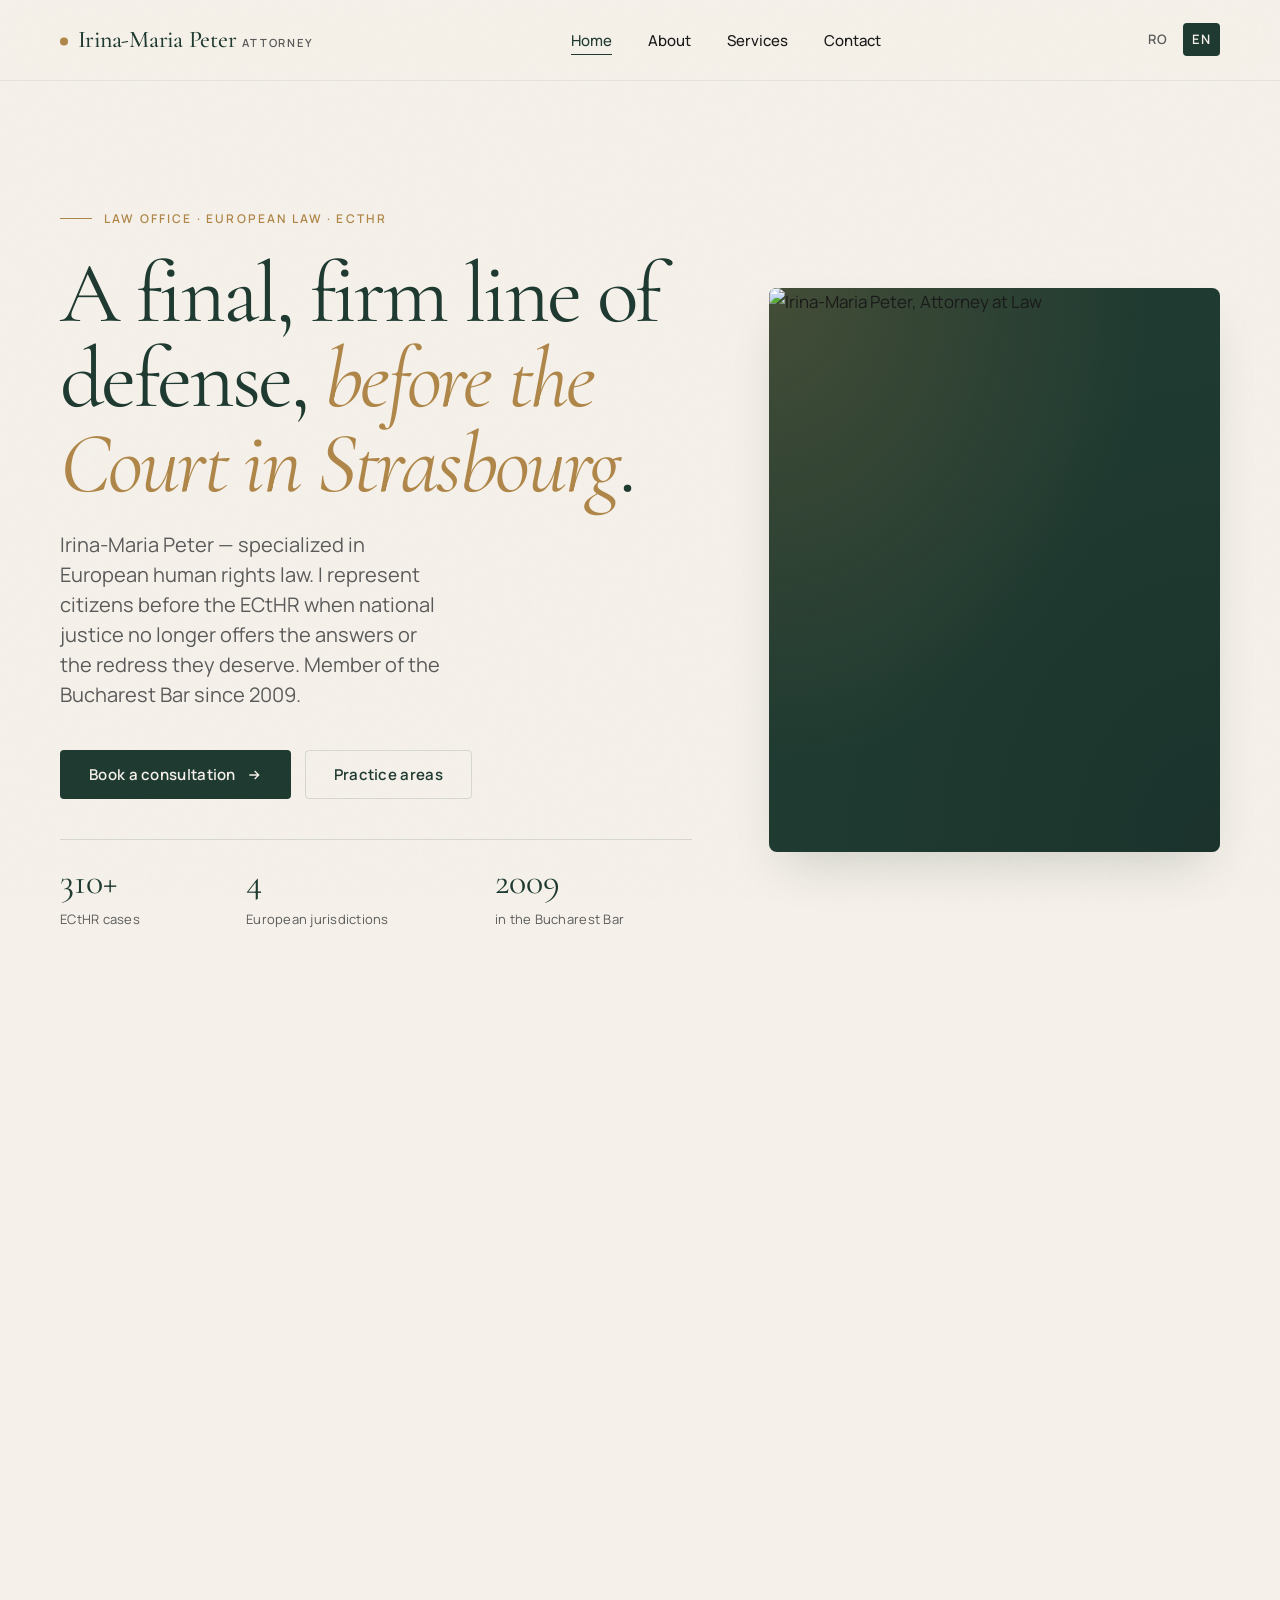
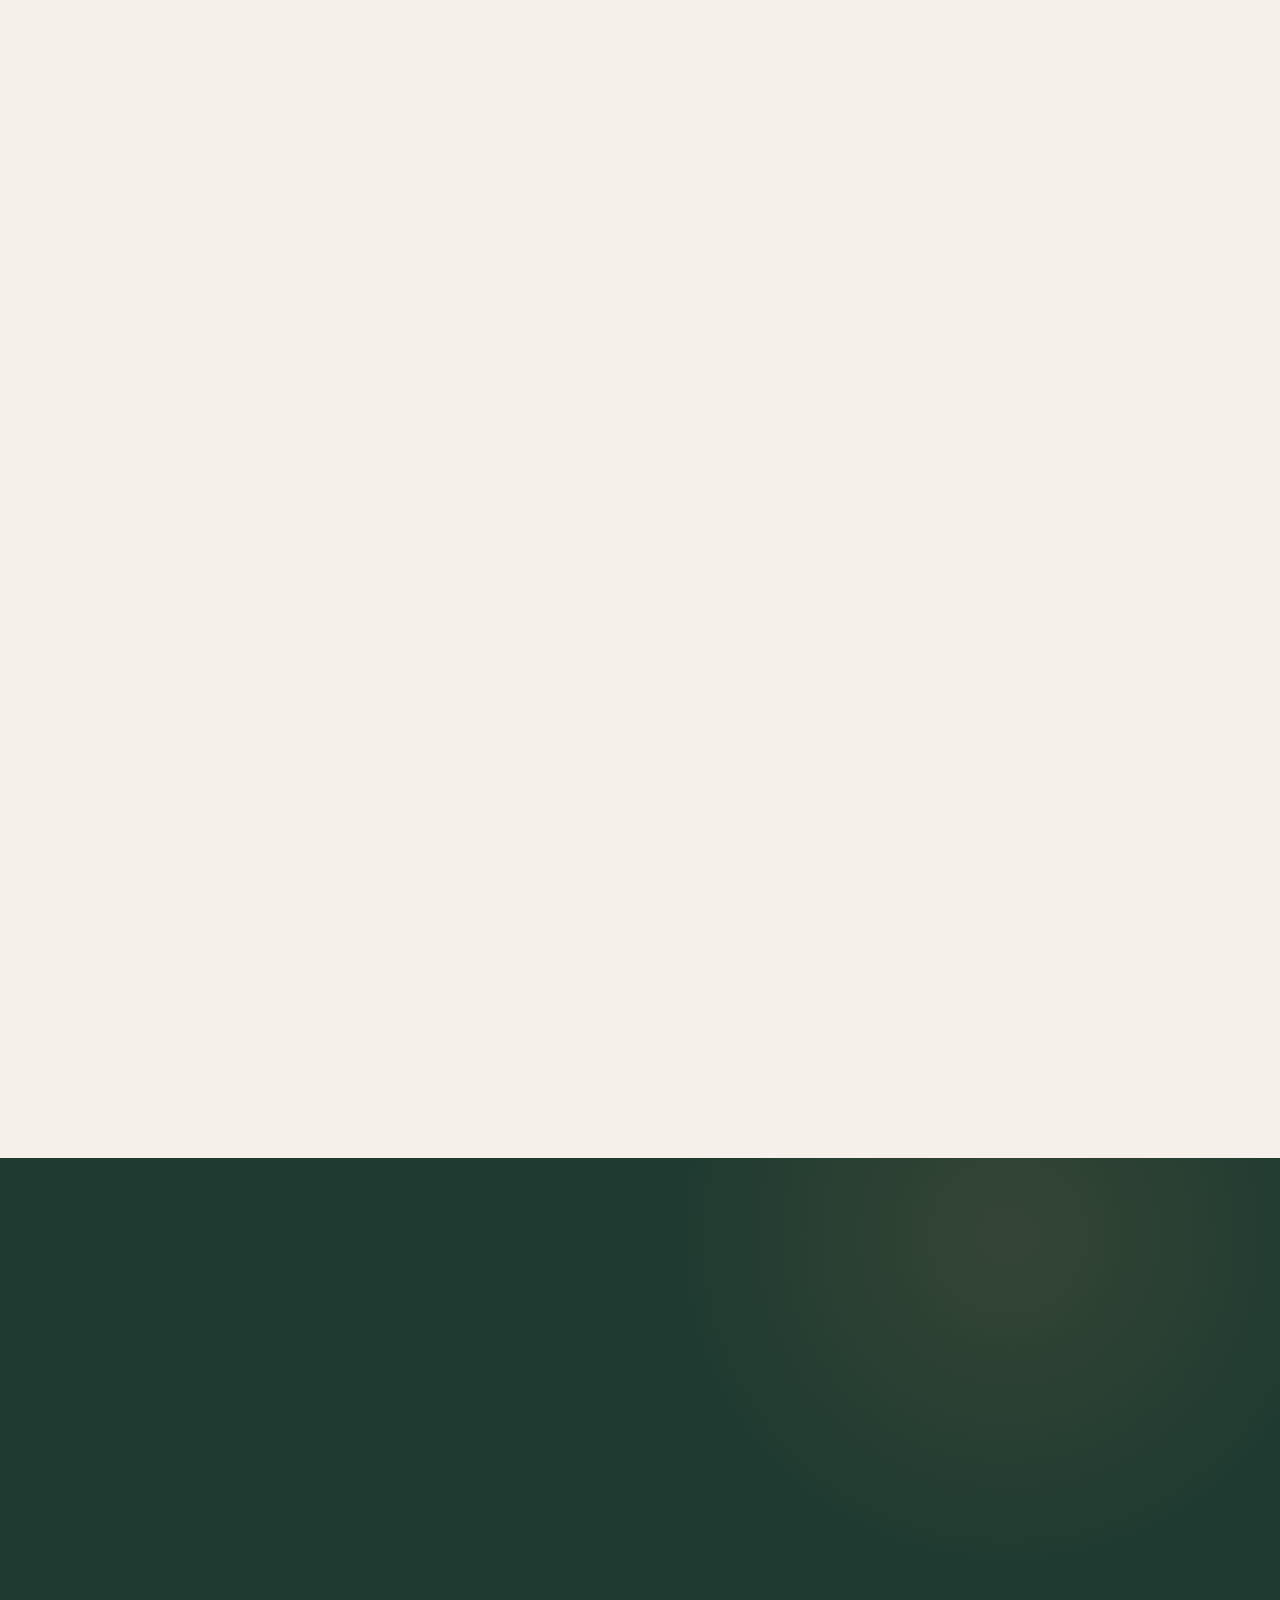
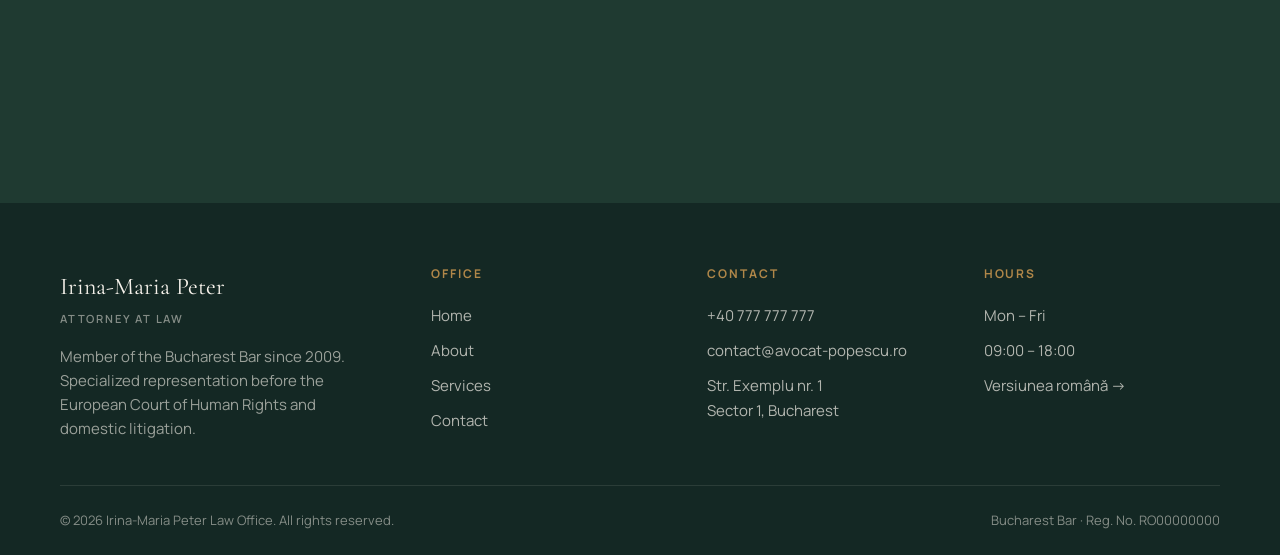
==== en/index.html @ d7352435 "Add files via upload" ====
<!doctype html>
<html lang="en">
<head>
  <meta charset="utf-8" />
  <meta name="viewport" content="width=device-width,initial-scale=1" />

  <title>Irina-Maria Peter, Attorney at Law — ECtHR & Human Rights Litigation | Bucharest</title>
  <meta name="description" content="Irina-Maria Peter — attorney in the Bucharest Bar since 2009, specialized in European human rights law. 310+ cases before the European Court of Human Rights (Strasbourg), plus civil, criminal, employment, family and administrative law." />
  <meta name="keywords" content="ECHR lawyer, human rights attorney, Strasbourg lawyer, European Court of Human Rights, Bucharest attorney, international litigation, Irina-Maria Peter attorney, European law Romania" />
  <meta name="author" content="Irina-Maria Peter" />
  <meta name="robots" content="index, follow, max-image-preview:large" />
  <link rel="canonical" href="https://avocat-popescu.ro/en/" />

  <link rel="alternate" hreflang="ro" href="https://avocat-popescu.ro/" />
  <link rel="alternate" hreflang="en" href="https://avocat-popescu.ro/en/" />
  <link rel="alternate" hreflang="x-default" href="https://avocat-popescu.ro/" />

  <meta property="og:type" content="website" />
  <meta property="og:locale" content="en_US" />
  <meta property="og:locale:alternate" content="ro_RO" />
  <meta property="og:site_name" content="Irina-Maria Peter, Attorney" />
  <meta property="og:title" content="Irina-Maria Peter, Attorney at Law — ECtHR & Human Rights, Bucharest" />
  <meta property="og:description" content="Attorney specialized in European human rights law. 310+ cases before the ECtHR — a final, firm line of defense in Strasbourg." />
  <meta property="og:url" content="https://avocat-popescu.ro/en/" />
  <meta property="og:image" content="https://avocat-popescu.ro/assets/og-image.jpg" />

  <meta name="twitter:card" content="summary_large_image" />
  <meta name="twitter:title" content="Irina-Maria Peter, Attorney at Law — Bucharest" />
  <meta name="twitter:description" content="Attorney specialized in European human rights law and international litigation." />

  <meta name="theme-color" content="#1f3a31" />
  <link rel="icon" type="image/svg+xml" href="data:image/svg+xml,%3Csvg xmlns='http://www.w3.org/2000/svg' viewBox='0 0 32 32'%3E%3Crect width='32' height='32' rx='6' fill='%231f3a31'/%3E%3Ctext x='50%25' y='50%25' dy='.35em' text-anchor='middle' font-family='Georgia,serif' font-size='18' font-style='italic' fill='%23b08749'%3EI%3C/text%3E%3C/svg%3E" />

  <link rel="preconnect" href="https://fonts.googleapis.com" />
  <link rel="preconnect" href="https://fonts.gstatic.com" crossorigin />
  <link href="https://fonts.googleapis.com/css2?family=Cormorant+Garamond:ital,wght@0,400;0,500;0,600;1,400;1,500&family=Manrope:wght@300;400;500;600;700&display=swap" rel="stylesheet" />
  <link rel="stylesheet" href="../assets/styles.css" />

  <script type="application/ld+json">
  {
    "@context": "https://schema.org",
    "@graph": [
      {
        "@type": ["LegalService", "LocalBusiness", "Attorney"],
        "@id": "https://avocat-popescu.ro/en/#organization",
        "name": "Irina-Maria Peter Law Office",
        "alternateName": "Irina-Maria Peter, Attorney",
        "description": "Law office in Bucharest specialized in European human rights law, litigation before the ECtHR, and representation in civil, criminal, employment, family and administrative law.",
        "url": "https://avocat-popescu.ro/en/",
        "telephone": "+40712345678",
        "email": "contact@avocat-popescu.ro",
        "priceRange": "$$",
        "image": "https://avocat-popescu.ro/assets/og-image.jpg",
        "address": {
          "@type": "PostalAddress",
          "streetAddress": "Str. Exemplu nr. 1",
          "addressLocality": "Bucharest",
          "addressRegion": "Sector 1",
          "postalCode": "010001",
          "addressCountry": "RO"
        },
        "geo": { "@type": "GeoCoordinates", "latitude": "44.4268", "longitude": "26.1025" },
        "openingHoursSpecification": [{
          "@type": "OpeningHoursSpecification",
          "dayOfWeek": ["Monday","Tuesday","Wednesday","Thursday","Friday"],
          "opens": "09:00", "closes": "18:00"
        }],
        "areaServed": [
          { "@type": "Country", "name": "Romania" },
          { "@type": "Country", "name": "Portugal" },
          { "@type": "Country", "name": "France" },
          { "@type": "Country", "name": "Moldova" }
        ],
        "knowsLanguage": ["ro","en"],
        "knowsAbout": ["European Convention on Human Rights", "European Court of Human Rights", "Civil law", "Criminal law"]
      },
      {
        "@type": "Person",
        "@id": "https://avocat-popescu.ro/en/#person",
        "name": "Irina-Maria Peter",
        "jobTitle": "Attorney at Law",
        "description": "Attorney in the Bucharest Bar since 2009, specialized in European human rights law and international litigation before the ECtHR.",
        "memberOf": { "@type": "Organization", "name": "Bucharest Bar Association" },
        "worksFor": { "@id": "https://avocat-popescu.ro/en/#organization" }
      }
    ]
  }
  </script>
</head>

<body>
  <header class="site-header">
    <div class="container">
      <nav class="nav" aria-label="Main navigation">
        <a href="/en/" class="brand">
          <span class="brand-mark" aria-hidden="true"></span>
          <span>Irina-Maria Peter <small>Attorney</small></span>
        </a>
        <ul class="nav-links" data-open="false">
          <li><a href="/en/" aria-current="page">Home</a></li>
          <li><a href="/en/about.html">About</a></li>
          <li><a href="/en/services.html">Services</a></li>
          <li><a href="/en/contact.html">Contact</a></li>
        </ul>
        <div class="nav-right">
          <div class="lang-switch">
            <a href="/">RO</a>
            <a href="/en/" class="active">EN</a>
          </div>
          <button class="nav-toggle" type="button" aria-expanded="false" aria-label="Open menu"><span></span></button>
        </div>
      </nav>
    </div>
  </header>

  <main>
    <section class="hero">
      <div class="container">
        <div class="hero-grid">
          <div class="hero-content">
            <div class="hero-meta fade-up">
              <span class="eyebrow">Law Office · European Law · ECtHR</span>
            </div>
            <h1 class="fade-up delay-1">
              A final, firm line of defense, <em>before the Court in Strasbourg</em>.
            </h1>
            <p class="hero-tagline fade-up delay-2">
              Irina-Maria Peter — specialized in European human rights law. I represent citizens before the ECtHR when national justice no longer offers the answers or the redress they deserve. Member of the Bucharest Bar since 2009.
            </p>
            <div class="hero-actions fade-up delay-3">
              <a href="/en/contact.html" class="btn btn-primary btn-arrow">
                Book a consultation
                <svg viewBox="0 0 24 24" fill="none" stroke="currentColor" stroke-width="2"><path d="M5 12h14M13 6l6 6-6 6"/></svg>
              </a>
              <a href="/en/services.html" class="btn btn-ghost">Practice areas</a>
            </div>
            <div class="hero-stats fade-up delay-4">
              <div class="hero-stat"><span class="num">310+</span><span class="label">ECtHR cases</span></div>
              <div class="hero-stat"><span class="num">4</span><span class="label">European jurisdictions</span></div>
              <div class="hero-stat"><span class="num">2009</span><span class="label">in the Bucharest Bar</span></div>
            </div>
          </div>
          <div class="hero-visual fade-up delay-2">
            <div class="hero-portrait">
              <div class="hero-decoration" aria-hidden="true"></div>
              <img src="../assets/portrait.png" alt="Irina-Maria Peter, Attorney at Law" />
            </div>
          </div>
        </div>
        <span class="hero-bg-letter" aria-hidden="true">I</span>
      </div>
    </section>

    <section class="section">
      <div class="container">
        <div class="two-col reveal">
          <div>
            <span class="eyebrow">About the practice</span>
            <h2 style="margin-top:1rem">A <em style="font-style:italic;color:var(--color-accent)">cross-border</em> practice, dedicated to fundamental rights.</h2>
          </div>
          <div>
            <p class="lead">
              My principal specialization is European human rights law and international litigation. The practice focuses on representing citizens before the European Court of Human Rights (ECtHR) in Strasbourg.
            </p>
            <p style="margin-top:1.25rem; color:var(--color-ink-muted)">
              I offer a final, firm line of defense against legislative, administrative or judicial abuses by state institutions — as well as counsel in civil, criminal, employment, family and administrative law. The mission stays the same: restoring legality and obtaining just redress.
            </p>
            <p style="margin-top:1.75rem">
              <a href="/en/about.html" class="btn btn-ghost btn-arrow">
                Meet Irina-Maria Peter
                <svg viewBox="0 0 24 24" fill="none" stroke="currentColor" stroke-width="2"><path d="M5 12h14M13 6l6 6-6 6"/></svg>
              </a>
            </p>
          </div>
        </div>
      </div>
    </section>

    <section class="section" style="padding-top:0">
      <div class="container">
        <div class="section-header reveal">
          <span class="eyebrow">Practice areas</span>
          <h2>Specialized <em style="font-style:italic;color:var(--color-accent)">legal services</em></h2>
        </div>
        <div class="services-grid reveal">
          <article class="service-card">
            <span class="service-num">01</span>
            <h3>European Law (ECtHR)</h3>
            <p>Counsel on violations of fundamental rights, drafting applications, and representation before the European Court of Human Rights in Strasbourg.</p>
            <a href="/en/services.html#european" class="service-link">Details
              <svg viewBox="0 0 24 24" fill="none" stroke="currentColor" stroke-width="2"><path d="M5 12h14M13 6l6 6-6 6"/></svg></a>
          </article>
          <article class="service-card">
            <span class="service-num">02</span>
            <h3>Civil Law</h3>
            <p>Contracts, property rights, transactions, challenges, and enforcement of final court decisions.</p>
            <a href="/en/services.html#civil" class="service-link">Details
              <svg viewBox="0 0 24 24" fill="none" stroke="currentColor" stroke-width="2"><path d="M5 12h14M13 6l6 6-6 6"/></svg></a>
          </article>
          <article class="service-card">
            <span class="service-num">03</span>
            <h3>Criminal Law</h3>
            <p>Assistance before criminal investigation bodies and courts of every level, criminal complaints and challenges.</p>
            <a href="/en/services.html#criminal" class="service-link">Details
              <svg viewBox="0 0 24 24" fill="none" stroke="currentColor" stroke-width="2"><path d="M5 12h14M13 6l6 6-6 6"/></svg></a>
          </article>
          <article class="service-card">
            <span class="service-num">04</span>
            <h3>Family Law</h3>
            <p>Divorce, division of marital property, child custody, child support, visitation and paternity.</p>
            <a href="/en/services.html#family" class="service-link">Details
              <svg viewBox="0 0 24 24" fill="none" stroke="currentColor" stroke-width="2"><path d="M5 12h14M13 6l6 6-6 6"/></svg></a>
          </article>
          <article class="service-card">
            <span class="service-num">05</span>
            <h3>Employment Law</h3>
            <p>Labor disputes, contracts, agreements, notices, and enforcement of court decisions.</p>
            <a href="/en/services.html#employment" class="service-link">Details
              <svg viewBox="0 0 24 24" fill="none" stroke="currentColor" stroke-width="2"><path d="M5 12h14M13 6l6 6-6 6"/></svg></a>
          </article>
          <article class="service-card">
            <span class="service-num">06</span>
            <h3>Administrative Litigation</h3>
            <p>Annulment of unlawful administrative acts and representation in disputes with public authorities.</p>
            <a href="/en/services.html#administrative" class="service-link">Details
              <svg viewBox="0 0 24 24" fill="none" stroke="currentColor" stroke-width="2"><path d="M5 12h14M13 6l6 6-6 6"/></svg></a>
          </article>
          <article class="service-card">
            <span class="service-num">07</span>
            <h3>Mediation</h3>
            <p>Mediation services across every branch of law, for the amicable resolution of disputes.</p>
            <a href="/en/services.html#mediation" class="service-link">Details
              <svg viewBox="0 0 24 24" fill="none" stroke="currentColor" stroke-width="2"><path d="M5 12h14M13 6l6 6-6 6"/></svg></a>
          </article>

          <article class="service-card service-cta">
            <span class="service-num">—</span>
            <h3>A different matter?</h3>
            <p>Tell me briefly about your situation and we'll establish together whether and how I can help — including the admissibility of a case before the ECtHR.</p>
            <a href="/en/contact.html" class="service-link">Book a consultation
              <svg viewBox="0 0 24 24" fill="none" stroke="currentColor" stroke-width="2"><path d="M5 12h14M13 6l6 6-6 6"/></svg></a>
          </article>
        </div>
      </div>
    </section>

    <section class="cta-strip">
      <div class="container">
        <div class="reveal">
          <span class="eyebrow" style="color:var(--color-accent)">First consultation</span>
          <h2 style="margin-top:1rem">Exhausted your domestic remedies? <em>Let's talk.</em></h2>
          <p>The deadlines for bringing a case before the Court in Strasbourg are strict and very short. Let me review your file to assess ECtHR admissibility — in person, by phone or online.</p>
          <div class="hero-actions">
            <a href="/en/contact.html" class="btn btn-primary btn-arrow">Book consultation
              <svg viewBox="0 0 24 24" fill="none" stroke="currentColor" stroke-width="2"><path d="M5 12h14M13 6l6 6-6 6"/></svg></a>
            <a href="tel:+40712345678" class="btn btn-ghost">+40 777 777 777</a>
          </div>
        </div>
      </div>
    </section>
  </main>

  <footer class="site-footer">
    <div class="container">
      <div class="footer-grid">
        <div>
          <span class="footer-brand">Irina-Maria Peter<small>Attorney at Law</small></span>
          <p style="color:rgba(245,241,234,0.6); max-width:32ch; font-size:0.9375rem; line-height:1.6">
            Member of the Bucharest Bar since 2009. Specialized representation before the European Court of Human Rights and domestic litigation.
          </p>
        </div>
        <div class="footer-col">
          <h4>Office</h4>
          <ul>
            <li><a href="/en/">Home</a></li>
            <li><a href="/en/about.html">About</a></li>
            <li><a href="/en/services.html">Services</a></li>
            <li><a href="/en/contact.html">Contact</a></li>
          </ul>
        </div>
        <div class="footer-col">
          <h4>Contact</h4>
          <ul>
            <li><a href="tel:+40712345678">+40 777 777 777</a></li>
            <li><a href="mailto:contact@avocat-popescu.ro">contact@avocat-popescu.ro</a></li>
            <li>Str. Exemplu nr. 1<br>Sector 1, Bucharest</li>
          </ul>
        </div>
        <div class="footer-col">
          <h4>Hours</h4>
          <ul>
            <li>Mon – Fri</li>
            <li>09:00 – 18:00</li>
            <li style="margin-top:0.5rem"><a href="/">Versiunea română →</a></li>
          </ul>
        </div>
      </div>
      <div class="footer-meta">
        <span>© <span data-year>2026</span> Irina-Maria Peter Law Office. All rights reserved.</span>
        <span>Bucharest Bar · Reg. No. RO00000000</span>
      </div>
    </div>
  </footer>

  <script src="../assets/script.js" defer></script>
</body>
</html>
---- assets/styles.css ----
/* =========================================================
   DESIGN TOKENS
   ========================================================= */
:root {
  /* Colors */
  --color-bg: #f5f1ea;
  --color-bg-dim: #ebe5d9;
  --color-bg-card: #faf7f1;
  --color-ink: #1a1a1a;
  --color-ink-muted: #5a5a5a;
  --color-ink-soft: #8a8a8a;
  --color-primary: #1f3a31;
  --color-primary-dark: #142824;
  --color-primary-soft: #2d4f43;
  --color-accent: #b08749;
  --color-accent-dark: #8f6c34;
  --color-line: rgba(31, 58, 49, 0.14);
  --color-line-soft: rgba(31, 58, 49, 0.07);

  /* Typography */
  --font-display: 'Cormorant Garamond', 'Times New Roman', serif;
  --font-body: 'Manrope', -apple-system, BlinkMacSystemFont, sans-serif;

  /* Scale */
  --step-fluid-1: clamp(0.875rem, 0.85rem + 0.1vw, 0.9375rem);
  --step-fluid-2: clamp(1rem, 0.96rem + 0.2vw, 1.0625rem);
  --step-fluid-3: clamp(1.125rem, 1.08rem + 0.3vw, 1.25rem);
  --step-fluid-4: clamp(1.375rem, 1.3rem + 0.5vw, 1.625rem);
  --step-fluid-5: clamp(1.75rem, 1.55rem + 1vw, 2.25rem);
  --step-fluid-6: clamp(2.25rem, 1.9rem + 1.75vw, 3.25rem);
  --step-fluid-7: clamp(3rem, 2.2rem + 4vw, 5.5rem);

  /* Spacing */
  --space-3xs: 0.25rem;
  --space-2xs: 0.5rem;
  --space-xs: 0.75rem;
  --space-sm: 1rem;
  --space-md: 1.5rem;
  --space-lg: 2.5rem;
  --space-xl: 4rem;
  --space-2xl: 6rem;
  --space-3xl: 9rem;

  /* Layout */
  --max-width: 1240px;
  --gutter: clamp(1.25rem, 4vw, 2.5rem);

  /* Effects */
  --radius-sm: 4px;
  --radius-md: 8px;
  --radius-lg: 16px;
  --shadow-sm: 0 1px 2px rgba(20, 40, 36, 0.06);
  --shadow-md: 0 8px 24px -8px rgba(20, 40, 36, 0.12);
  --shadow-lg: 0 24px 48px -16px rgba(20, 40, 36, 0.18);
  --transition: 280ms cubic-bezier(0.22, 1, 0.36, 1);
}

/* =========================================================
   RESET / BASE
   ========================================================= */
*, *::before, *::after { box-sizing: border-box; }

* { margin: 0; padding: 0; }

html {
  scroll-behavior: smooth;
  -webkit-text-size-adjust: 100%;
  text-size-adjust: 100%;
}

body {
  font-family: var(--font-body);
  font-size: var(--step-fluid-2);
  line-height: 1.65;
  color: var(--color-ink);
  background: var(--color-bg);
  font-weight: 400;
  -webkit-font-smoothing: antialiased;
  -moz-osx-font-smoothing: grayscale;
  overflow-x: hidden;
  min-height: 100vh;
}

img, picture, svg {
  display: block;
  max-width: 100%;
  height: auto;
}

a {
  color: inherit;
  text-decoration: none;
  transition: color var(--transition);
}

button {
  font: inherit;
  cursor: pointer;
  background: none;
  border: none;
  color: inherit;
}

ul, ol { list-style: none; }

::selection {
  background: var(--color-primary);
  color: var(--color-bg);
}

/* Subtle paper grain texture overlay */
body::before {
  content: '';
  position: fixed;
  inset: 0;
  pointer-events: none;
  z-index: 1000;
  opacity: 0.025;
  mix-blend-mode: multiply;
  background-image: url("data:image/svg+xml,%3Csvg viewBox='0 0 200 200' xmlns='http://www.w3.org/2000/svg'%3E%3Cfilter id='noise'%3E%3CfeTurbulence type='fractalNoise' baseFrequency='0.9' numOctaves='3' /%3E%3C/filter%3E%3Crect width='100%25' height='100%25' filter='url(%23noise)' /%3E%3C/svg%3E");
}

/* =========================================================
   TYPOGRAPHY
   ========================================================= */
h1, h2, h3, h4 {
  font-family: var(--font-display);
  font-weight: 500;
  line-height: 1.1;
  letter-spacing: -0.015em;
  color: var(--color-primary);
}

.display {
  font-family: var(--font-display);
  font-size: var(--step-fluid-7);
  font-weight: 400;
  line-height: 1;
  letter-spacing: -0.025em;
  color: var(--color-primary);
}

.display em {
  font-style: italic;
  color: var(--color-accent);
  font-weight: 400;
}

h1 { font-size: var(--step-fluid-6); }
h2 { font-size: var(--step-fluid-5); }
h3 { font-size: var(--step-fluid-4); }
h4 { font-size: var(--step-fluid-3); }

p { max-width: 65ch; }

.lead {
  font-size: var(--step-fluid-3);
  line-height: 1.55;
  color: var(--color-ink-muted);
  max-width: 58ch;
}

.eyebrow {
  font-family: var(--font-body);
  font-size: 0.75rem;
  font-weight: 600;
  letter-spacing: 0.18em;
  text-transform: uppercase;
  color: var(--color-accent);
  display: inline-flex;
  align-items: center;
  gap: 0.75rem;
}

.eyebrow::before {
  content: '';
  display: inline-block;
  width: 2rem;
  height: 1px;
  background: var(--color-accent);
}

/* =========================================================
   LAYOUT PRIMITIVES
   ========================================================= */
.container {
  width: 100%;
  max-width: var(--max-width);
  margin-inline: auto;
  padding-inline: var(--gutter);
}

.section {
  padding-block: clamp(3.5rem, 8vw, 6rem);
}

.section-tight { padding-block: clamp(2.5rem, 5vw, 4rem); }

.divider {
  height: 1px;
  background: var(--color-line);
  margin-block: 0;
}

/* =========================================================
   HEADER / NAV
   ========================================================= */
.site-header {
  position: sticky;
  top: 0;
  z-index: 100;
  background: rgba(245, 241, 234, 0.85);
  backdrop-filter: saturate(180%) blur(16px);
  -webkit-backdrop-filter: saturate(180%) blur(16px);
  border-bottom: 1px solid var(--color-line-soft);
}

.nav {
  display: flex;
  align-items: center;
  justify-content: space-between;
  padding-block: 1.25rem;
  gap: var(--space-md);
}

.brand {
  display: flex;
  align-items: baseline;
  gap: 0.6rem;
  font-family: var(--font-display);
  font-size: 1.5rem;
  font-weight: 500;
  color: var(--color-primary);
  letter-spacing: -0.01em;
  white-space: nowrap;
}

.brand-mark {
  width: 0.5rem;
  height: 0.5rem;
  background: var(--color-accent);
  border-radius: 50%;
  flex-shrink: 0;
  transform: translateY(-0.1rem);
}

.brand small {
  font-family: var(--font-body);
  font-size: 0.7rem;
  font-weight: 600;
  letter-spacing: 0.16em;
  text-transform: uppercase;
  color: var(--color-ink-muted);
}

.nav-links {
  display: flex;
  align-items: center;
  gap: 2.25rem;
}

.nav-links a {
  font-size: 0.9375rem;
  font-weight: 500;
  color: var(--color-ink);
  position: relative;
  padding-block: 0.25rem;
}

.nav-links a::after {
  content: '';
  position: absolute;
  left: 0;
  bottom: 0;
  width: 100%;
  height: 1px;
  background: var(--color-primary);
  transform: scaleX(0);
  transform-origin: right;
  transition: transform var(--transition);
}

.nav-links a:hover::after,
.nav-links a[aria-current="page"]::after {
  transform: scaleX(1);
  transform-origin: left;
}

.nav-links a[aria-current="page"] { color: var(--color-primary); }

.nav-right {
  display: flex;
  align-items: center;
  gap: var(--space-md);
}

.lang-switch {
  display: inline-flex;
  align-items: center;
  gap: 0.4rem;
  font-size: 0.8125rem;
  font-weight: 600;
  letter-spacing: 0.08em;
  text-transform: uppercase;
  color: var(--color-ink-muted);
}

.lang-switch a {
  padding: 0.35rem 0.55rem;
  border-radius: var(--radius-sm);
  transition: all var(--transition);
}

.lang-switch a.active {
  background: var(--color-primary);
  color: var(--color-bg);
}

.lang-switch a:not(.active):hover {
  color: var(--color-primary);
  background: var(--color-bg-dim);
}

.nav-toggle {
  display: none;
  width: 2.5rem;
  height: 2.5rem;
  align-items: center;
  justify-content: center;
  border: 1px solid var(--color-line);
  border-radius: var(--radius-sm);
}

.nav-toggle span {
  display: block;
  width: 1.1rem;
  height: 1.5px;
  background: var(--color-primary);
  position: relative;
}

.nav-toggle span::before,
.nav-toggle span::after {
  content: '';
  position: absolute;
  left: 0;
  width: 100%;
  height: 1.5px;
  background: var(--color-primary);
  transition: transform var(--transition);
}

.nav-toggle span::before { top: -6px; }
.nav-toggle span::after { top: 6px; }

.nav-toggle[aria-expanded="true"] span { background: transparent; }
.nav-toggle[aria-expanded="true"] span::before { transform: translateY(6px) rotate(45deg); }
.nav-toggle[aria-expanded="true"] span::after  { transform: translateY(-6px) rotate(-45deg); }

/* =========================================================
   BUTTONS
   ========================================================= */
.btn {
  display: inline-flex;
  align-items: center;
  gap: 0.65rem;
  padding: 0.95rem 1.75rem;
  font-size: 0.9375rem;
  font-weight: 600;
  letter-spacing: 0.02em;
  border-radius: var(--radius-sm);
  border: 1px solid transparent;
  transition: all var(--transition);
  cursor: pointer;
  text-align: center;
  line-height: 1;
}

.btn-primary {
  background: var(--color-primary);
  color: var(--color-bg);
}

.btn-primary:hover {
  background: var(--color-primary-dark);
  transform: translateY(-1px);
  box-shadow: var(--shadow-md);
}

.btn-ghost {
  background: transparent;
  color: var(--color-primary);
  border-color: var(--color-line);
}

.btn-ghost:hover {
  background: var(--color-primary);
  color: var(--color-bg);
  border-color: var(--color-primary);
}

.btn-arrow svg {
  width: 1rem;
  height: 1rem;
  transition: transform var(--transition);
}

.btn:hover .btn-arrow svg { transform: translateX(3px); }

/* =========================================================
   HERO
   ========================================================= */
.hero {
  position: relative;
  padding-block: clamp(4rem, 10vw, 8rem) clamp(3rem, 7vw, 5rem);
  overflow: hidden;
}

.hero-grid {
  display: grid;
  grid-template-columns: 1.4fr 1fr;
  gap: clamp(2rem, 6vw, 5rem);
  align-items: center;
}

.hero-content { position: relative; z-index: 2; }

.hero-meta {
  display: flex;
  align-items: center;
  gap: var(--space-md);
  margin-bottom: var(--space-md);
  flex-wrap: wrap;
}

.hero h1 {
  font-size: var(--step-fluid-7);
  font-weight: 400;
  line-height: 0.98;
  letter-spacing: -0.03em;
  margin-bottom: var(--space-md);
}

.hero h1 em {
  font-style: italic;
  font-weight: 400;
  color: var(--color-accent);
}

.hero-tagline {
  font-size: var(--step-fluid-3);
  line-height: 1.5;
  color: var(--color-ink-muted);
  margin-bottom: var(--space-lg);
  max-width: 32ch;
}

.hero-actions {
  display: flex;
  gap: 0.85rem;
  flex-wrap: wrap;
  margin-bottom: var(--space-lg);
}

.hero-stats {
  display: grid;
  grid-template-columns: repeat(3, auto);
  gap: clamp(1.25rem, 3vw, 2.5rem);
  padding-top: var(--space-md);
  border-top: 1px solid var(--color-line);
}

.hero-stat .num {
  font-family: var(--font-display);
  font-size: var(--step-fluid-5);
  line-height: 1;
  color: var(--color-primary);
  display: block;
  margin-bottom: 0.25rem;
}

.hero-stat .label {
  font-size: 0.8125rem;
  color: var(--color-ink-muted);
  letter-spacing: 0.02em;
}

/* Portrait card */
.hero-portrait {
  position: relative;
  aspect-ratio: 4 / 5;
  background: var(--color-primary);
  border-radius: var(--radius-md);
  overflow: hidden;
  box-shadow: var(--shadow-lg);
}

.hero-portrait::before {
  content: '';
  position: absolute;
  inset: 0;
  background:
    radial-gradient(ellipse at top left, rgba(176, 135, 73, 0.25), transparent 60%),
    radial-gradient(ellipse at bottom right, rgba(20, 40, 36, 0.4), transparent 60%);
}

.hero-portrait-placeholder {
  position: absolute;
  inset: 0;
  display: flex;
  flex-direction: column;
  align-items: center;
  justify-content: center;
  gap: 0.75rem;
  color: rgba(245, 241, 234, 0.4);
  font-size: 0.8125rem;
  letter-spacing: 0.18em;
  text-transform: uppercase;
  text-align: center;
  padding: 1.5rem;
}

.hero-portrait-placeholder svg {
  width: 3rem;
  height: 3rem;
  stroke: currentColor;
}

.hero-portrait img {
  position: absolute;
  inset: 0;
  width: 100%;
  height: 100%;
  object-fit: cover;
}

.hero-decoration {
  position: absolute;
  top: -1rem;
  right: -1rem;
  bottom: -1rem;
  left: -1rem;
  border: 1px solid var(--color-accent);
  border-radius: var(--radius-md);
  z-index: -1;
  opacity: 0.4;
}

.hero-bg-letter {
  position: absolute;
  bottom: -12rem;
  right: -6rem;
  font-family: var(--font-display);
  font-size: 32rem;
  font-style: italic;
  color: var(--color-primary);
  opacity: 0.03;
  pointer-events: none;
  line-height: 1;
  z-index: 0;
}

/* =========================================================
   SERVICES / CARDS
   ========================================================= */
.services-grid {
  display: grid;
  grid-template-columns: repeat(3, 1fr);
  gap: 1px;
  background: var(--color-line);
  border: 1px solid var(--color-line);
  border-radius: var(--radius-md);
  overflow: hidden;
  margin-top: var(--space-xl);
}

@media (max-width: 900px) {
  .services-grid { grid-template-columns: repeat(2, 1fr); }
}

@media (max-width: 560px) {
  .services-grid { grid-template-columns: 1fr; }
}

.service-card {
  background: var(--color-bg);
  padding: clamp(1.75rem, 3vw, 2.5rem);
  display: flex;
  flex-direction: column;
  gap: var(--space-sm);
  transition: background var(--transition);
  position: relative;
}

.service-card:hover { background: var(--color-bg-card); }

.service-card.service-cta {
  grid-column: span 2;
  background: var(--color-primary);
  justify-content: center;
}
.service-card.service-cta:hover { background: var(--color-primary); }
.service-card.service-cta .service-num { color: var(--color-accent); }
.service-card.service-cta h3 { color: var(--color-bg); }
.service-card.service-cta p { color: rgba(245, 241, 234, 0.7); }
.service-card.service-cta .service-link { color: var(--color-accent); }

@media (max-width: 900px) {
  .service-card.service-cta { grid-column: span 1; }
}
@media (max-width: 560px) {
  .service-card.service-cta { display: none; }
}

.service-num {
  font-family: var(--font-display);
  font-size: 1rem;
  font-style: italic;
  color: var(--color-accent);
  display: block;
}

.service-card h3 {
  font-size: var(--step-fluid-4);
  margin-bottom: 0.25rem;
}

.service-card p {
  color: var(--color-ink-muted);
  font-size: var(--step-fluid-2);
  line-height: 1.6;
}

.service-link {
  margin-top: auto;
  padding-top: var(--space-md);
  font-size: 0.875rem;
  font-weight: 600;
  letter-spacing: 0.04em;
  color: var(--color-primary);
  display: inline-flex;
  align-items: center;
  gap: 0.5rem;
}

.service-link svg {
  width: 0.9rem;
  height: 0.9rem;
  transition: transform var(--transition);
}

.service-card:hover .service-link svg { transform: translateX(3px); }

/* Two-column layout */
.two-col {
  display: grid;
  grid-template-columns: 1fr 1.5fr;
  gap: clamp(2rem, 6vw, 5rem);
  align-items: start;
}

.two-col-narrow { grid-template-columns: 1fr 2fr; }

.section-header {
  margin-bottom: var(--space-xl);
}

.section-header h2 {
  margin-top: var(--space-sm);
  max-width: 18ch;
}

/* =========================================================
   ABOUT / BIO
   ========================================================= */
.about-grid {
  display: grid;
  grid-template-columns: 1fr 1.4fr;
  gap: clamp(2rem, 6vw, 5rem);
  align-items: start;
}

.about-image {
  position: sticky;
  top: 6rem;
  aspect-ratio: 3 / 4;
  background: var(--color-primary);
  border-radius: var(--radius-md);
  overflow: hidden;
  box-shadow: var(--shadow-md);
}

.about-image::before {
  content: '';
  position: absolute;
  inset: 0;
  background:
    radial-gradient(ellipse at top, rgba(176, 135, 73, 0.2), transparent 60%);
}

.about-content > * + * { margin-top: var(--space-md); }

.about-content h2 { max-width: 16ch; }

.about-content p { color: var(--color-ink-muted); }

.about-content p.lead { color: var(--color-ink); }

.credentials {
  margin-top: var(--space-xl);
  border-top: 1px solid var(--color-line);
  padding-top: var(--space-lg);
}

.credentials h3 {
  font-family: var(--font-body);
  font-size: 0.75rem;
  font-weight: 700;
  letter-spacing: 0.16em;
  text-transform: uppercase;
  color: var(--color-ink-soft);
  margin-bottom: var(--space-md);
}

.credentials-list {
  display: grid;
  grid-template-columns: repeat(auto-fit, minmax(220px, 1fr));
  gap: var(--space-md) var(--space-lg);
}

.credential-item {
  border-left: 2px solid var(--color-accent);
  padding-left: var(--space-sm);
}

.credential-item .year {
  font-family: var(--font-display);
  font-size: 1.5rem;
  color: var(--color-primary);
  display: block;
}

.credential-item .desc {
  font-size: 0.9375rem;
  color: var(--color-ink-muted);
  line-height: 1.5;
}

/* =========================================================
   CTA STRIP
   ========================================================= */
.cta-strip {
  background: var(--color-primary);
  color: var(--color-bg);
  padding-block: clamp(3.5rem, 7vw, 5.5rem);
  position: relative;
  overflow: hidden;
}

.cta-strip::before {
  content: '';
  position: absolute;
  top: -50%;
  right: -10%;
  width: 50rem;
  height: 50rem;
  background: radial-gradient(circle, rgba(176, 135, 73, 0.15), transparent 60%);
  pointer-events: none;
}

.cta-strip h2 {
  color: var(--color-bg);
  font-size: var(--step-fluid-6);
  max-width: 16ch;
  margin-bottom: var(--space-md);
}

.cta-strip h2 em {
  font-style: italic;
  color: var(--color-accent);
}

.cta-strip p {
  color: rgba(245, 241, 234, 0.75);
  font-size: var(--step-fluid-3);
  max-width: 50ch;
  margin-bottom: var(--space-lg);
}

.cta-strip .btn-primary {
  background: var(--color-accent);
  color: var(--color-primary-dark);
}

.cta-strip .btn-primary:hover {
  background: var(--color-bg);
  color: var(--color-primary-dark);
}

.cta-strip .btn-ghost {
  border-color: rgba(245, 241, 234, 0.25);
  color: var(--color-bg);
}

.cta-strip .btn-ghost:hover {
  background: var(--color-bg);
  color: var(--color-primary);
  border-color: var(--color-bg);
}

/* =========================================================
   CONTACT / FORM
   ========================================================= */
.contact-grid {
  display: grid;
  grid-template-columns: 1fr 1.3fr;
  gap: clamp(2rem, 6vw, 5rem);
  align-items: start;
}

.contact-info > * + * { margin-top: var(--space-lg); }

.contact-block {
  border-top: 1px solid var(--color-line);
  padding-top: var(--space-md);
}

.contact-block .label {
  font-size: 0.75rem;
  font-weight: 700;
  letter-spacing: 0.16em;
  text-transform: uppercase;
  color: var(--color-ink-soft);
  margin-bottom: 0.5rem;
}

.contact-block .value {
  font-family: var(--font-display);
  font-size: var(--step-fluid-4);
  color: var(--color-primary);
  line-height: 1.3;
}

.contact-block a.value:hover { color: var(--color-accent); }

.contact-block a.value.contact-whatsapp {
  display: inline-flex;
  align-items: center;
  gap: 0.6rem;
}

.contact-block a.value.contact-whatsapp svg {
  width: 0.9em;
  height: 0.9em;
  flex-shrink: 0;
  color: #25D366;
  transition: color var(--transition);
}

.contact-block a.value.contact-whatsapp:hover svg {
  color: var(--color-accent);
}

.form-card {
  background: var(--color-bg-card);
  border: 1px solid var(--color-line);
  border-radius: var(--radius-md);
  padding: clamp(1.75rem, 4vw, 2.75rem);
}

.form-field {
  display: flex;
  flex-direction: column;
  gap: 0.4rem;
  margin-bottom: var(--space-md);
}

.form-field label {
  font-size: 0.8125rem;
  font-weight: 600;
  letter-spacing: 0.06em;
  text-transform: uppercase;
  color: var(--color-ink-muted);
}

.form-field input,
.form-field textarea,
.form-field select {
  width: 100%;
  padding: 0.85rem 1rem;
  font: inherit;
  font-size: 0.9375rem;
  color: var(--color-ink);
  background: var(--color-bg);
  border: 1px solid var(--color-line);
  border-radius: var(--radius-sm);
  transition: all var(--transition);
}

.form-field input:focus,
.form-field textarea:focus,
.form-field select:focus {
  outline: none;
  border-color: var(--color-primary);
  box-shadow: 0 0 0 3px rgba(31, 58, 49, 0.08);
}

.form-field textarea {
  resize: vertical;
  min-height: 7rem;
}

.form-row {
  display: grid;
  grid-template-columns: 1fr 1fr;
  gap: var(--space-md);
}

.form-note {
  font-size: 0.8125rem;
  color: var(--color-ink-soft);
  margin-top: var(--space-sm);
}

/* =========================================================
   FOOTER
   ========================================================= */
.site-footer {
  background: var(--color-primary-dark);
  color: rgba(245, 241, 234, 0.7);
  padding-block: var(--space-xl) var(--space-md);
  font-size: 0.9375rem;
}

.footer-grid {
  display: grid;
  grid-template-columns: 1.4fr 1fr 1fr 1fr;
  gap: var(--space-lg);
  padding-bottom: var(--space-lg);
  border-bottom: 1px solid rgba(245, 241, 234, 0.1);
}

.footer-brand {
  font-family: var(--font-display);
  font-size: 1.5rem;
  color: var(--color-bg);
  margin-bottom: var(--space-sm);
  display: block;
}

.footer-brand small {
  font-family: var(--font-body);
  font-size: 0.7rem;
  font-weight: 600;
  letter-spacing: 0.16em;
  text-transform: uppercase;
  color: rgba(245, 241, 234, 0.5);
  display: block;
  margin-top: 0.25rem;
}

.footer-col h4 {
  font-family: var(--font-body);
  font-size: 0.75rem;
  font-weight: 700;
  letter-spacing: 0.16em;
  text-transform: uppercase;
  color: var(--color-accent);
  margin-bottom: var(--space-md);
}

.footer-col ul li { margin-bottom: 0.65rem; }

.footer-col a {
  color: rgba(245, 241, 234, 0.7);
  transition: color var(--transition);
}

.footer-col a:hover { color: var(--color-bg); }

.footer-meta {
  display: flex;
  justify-content: space-between;
  align-items: center;
  padding-top: var(--space-md);
  font-size: 0.8125rem;
  color: rgba(245, 241, 234, 0.5);
  flex-wrap: wrap;
  gap: var(--space-sm);
}

/* =========================================================
   PAGE HEADERS (inner pages)
   ========================================================= */
.page-header {
  padding-block: clamp(3rem, 7vw, 5rem) clamp(2rem, 4vw, 3rem);
  position: relative;
}

.page-header .eyebrow { margin-bottom: var(--space-sm); }

.page-header h1 {
  font-size: var(--step-fluid-7);
  font-weight: 400;
  line-height: 1;
  letter-spacing: -0.025em;
  max-width: 16ch;
  margin-bottom: var(--space-md);
}

.page-header h1 em {
  font-style: italic;
  color: var(--color-accent);
}

.page-header .lead { max-width: 52ch; }

.breadcrumb {
  display: flex;
  align-items: center;
  gap: 0.5rem;
  font-size: 0.8125rem;
  color: var(--color-ink-soft);
  margin-bottom: var(--space-md);
}

.breadcrumb a:hover { color: var(--color-primary); }

.breadcrumb-sep { opacity: 0.4; }

/* =========================================================
   ANIMATIONS
   ========================================================= */
@keyframes fadeUp {
  from { opacity: 0; transform: translateY(20px); }
  to   { opacity: 1; transform: translateY(0); }
}

.fade-up {
  opacity: 0;
  animation: fadeUp 0.9s cubic-bezier(0.22, 1, 0.36, 1) forwards;
}

.fade-up.delay-1 { animation-delay: 0.1s; }
.fade-up.delay-2 { animation-delay: 0.2s; }
.fade-up.delay-3 { animation-delay: 0.3s; }
.fade-up.delay-4 { animation-delay: 0.4s; }

.reveal {
  opacity: 0;
  transform: translateY(24px);
  transition: opacity 0.9s cubic-bezier(0.22, 1, 0.36, 1),
              transform 0.9s cubic-bezier(0.22, 1, 0.36, 1);
}

.reveal.in-view {
  opacity: 1;
  transform: translateY(0);
}

@media (prefers-reduced-motion: reduce) {
  *, *::before, *::after {
    animation-duration: 0.01ms !important;
    animation-iteration-count: 1 !important;
    transition-duration: 0.01ms !important;
    scroll-behavior: auto !important;
  }
}

/* =========================================================
   RESPONSIVE
   ========================================================= */
@media (max-width: 900px) {
  .hero-grid { grid-template-columns: 1fr; }
  .hero-portrait { max-width: 380px; margin-inline: auto; }
  .two-col, .two-col-narrow, .about-grid, .contact-grid {
    grid-template-columns: 1fr;
  }
  .about-image { position: static; max-width: 380px; }
  .footer-grid { grid-template-columns: 1fr 1fr; }
}

@media (max-width: 720px) {
  .nav-toggle { display: inline-flex; }
  .nav-links {
    position: absolute;
    top: 100%;
    left: 0;
    right: 0;
    flex-direction: column;
    align-items: flex-start;
    gap: 0;
    background: var(--color-bg);
    border-bottom: 1px solid var(--color-line);
    padding: 1rem var(--gutter) 1.5rem;
    transform: translateY(-110%);
    opacity: 0;
    pointer-events: none;
    transition: all var(--transition);
  }
  .nav-links[data-open="true"] {
    transform: translateY(0);
    opacity: 1;
    pointer-events: auto;
  }
  .nav-links li {
    width: 100%;
    border-bottom: 1px solid var(--color-line-soft);
  }
  .nav-links a {
    display: block;
    padding-block: 0.85rem;
    font-size: 1rem;
  }
  .form-row { grid-template-columns: 1fr; }
  .hero-stats { grid-template-columns: 1fr; gap: var(--space-sm); }
  .hero-stats .hero-stat { display: flex; align-items: baseline; gap: 1rem; border-bottom: 1px solid var(--color-line-soft); padding-bottom: 0.5rem; }
  .hero-stats .hero-stat:last-child { border-bottom: none; }
  .footer-grid { grid-template-columns: 1fr; }
}

@media (max-width: 480px) {
  .hero-actions .btn { width: 100%; justify-content: center; }
  .brand small { display: none; }
}

/* =========================================================
   WHATSAPP FAB
   ========================================================= */
.whatsapp-fab {
  position: fixed;
  bottom: 1.5rem;
  right: 1.5rem;
  z-index: 90;
  display: inline-flex;
  align-items: center;
  gap: 0;
  padding: 0;
  background: transparent;
  border: 0;
  text-decoration: none;
  font-family: var(--font-sans);
}

.whatsapp-fab-icon {
  position: relative;
  display: inline-flex;
  align-items: center;
  justify-content: center;
  width: 3.5rem;
  height: 3.5rem;
  border-radius: 50%;
  background: #25D366;
  color: #fff;
  box-shadow: 0 8px 24px rgba(37, 211, 102, 0.35), 0 2px 6px rgba(0, 0, 0, 0.12);
  transition: transform var(--transition), box-shadow var(--transition), background var(--transition);
}

.whatsapp-fab-icon svg {
  width: 1.75rem;
  height: 1.75rem;
}

.whatsapp-fab-icon::before {
  content: '';
  position: absolute;
  inset: 0;
  border-radius: 50%;
  background: #25D366;
  z-index: -1;
  animation: whatsapp-pulse 2.4s ease-out infinite;
}

.whatsapp-fab-tooltip {
  display: inline-block;
  margin-right: 0.6rem;
  padding: 0.5rem 0.85rem;
  background: var(--color-primary, #1a1a1a);
  color: #fff;
  font-size: 0.8125rem;
  font-weight: 500;
  letter-spacing: 0.02em;
  border-radius: 999px;
  white-space: nowrap;
  opacity: 0;
  transform: translateX(8px);
  pointer-events: none;
  transition: opacity var(--transition), transform var(--transition);
  order: -1;
}

.whatsapp-fab:hover .whatsapp-fab-icon {
  transform: scale(1.06);
  background: #1ebe5a;
  box-shadow: 0 10px 28px rgba(37, 211, 102, 0.45), 0 2px 6px rgba(0, 0, 0, 0.15);
}

.whatsapp-fab:hover .whatsapp-fab-tooltip,
.whatsapp-fab:focus-visible .whatsapp-fab-tooltip {
  opacity: 1;
  transform: translateX(0);
}

.whatsapp-fab:focus-visible .whatsapp-fab-icon {
  outline: 2px solid var(--color-accent);
  outline-offset: 3px;
}

@keyframes whatsapp-pulse {
  0%   { transform: scale(1);    opacity: 0.6; }
  70%  { transform: scale(1.6);  opacity: 0;   }
  100% { transform: scale(1.6);  opacity: 0;   }
}

@media (prefers-reduced-motion: reduce) {
  .whatsapp-fab-icon::before { animation: none; }
  .whatsapp-fab-icon,
  .whatsapp-fab-tooltip { transition: none; }
}

@media (max-width: 560px) {
  .whatsapp-fab { bottom: 1rem; right: 1rem; }
  .whatsapp-fab-icon { width: 3rem; height: 3rem; }
  .whatsapp-fab-icon svg { width: 1.5rem; height: 1.5rem; }
  .whatsapp-fab-tooltip { display: none; }
}

@media print {
  .whatsapp-fab { display: none; }
}
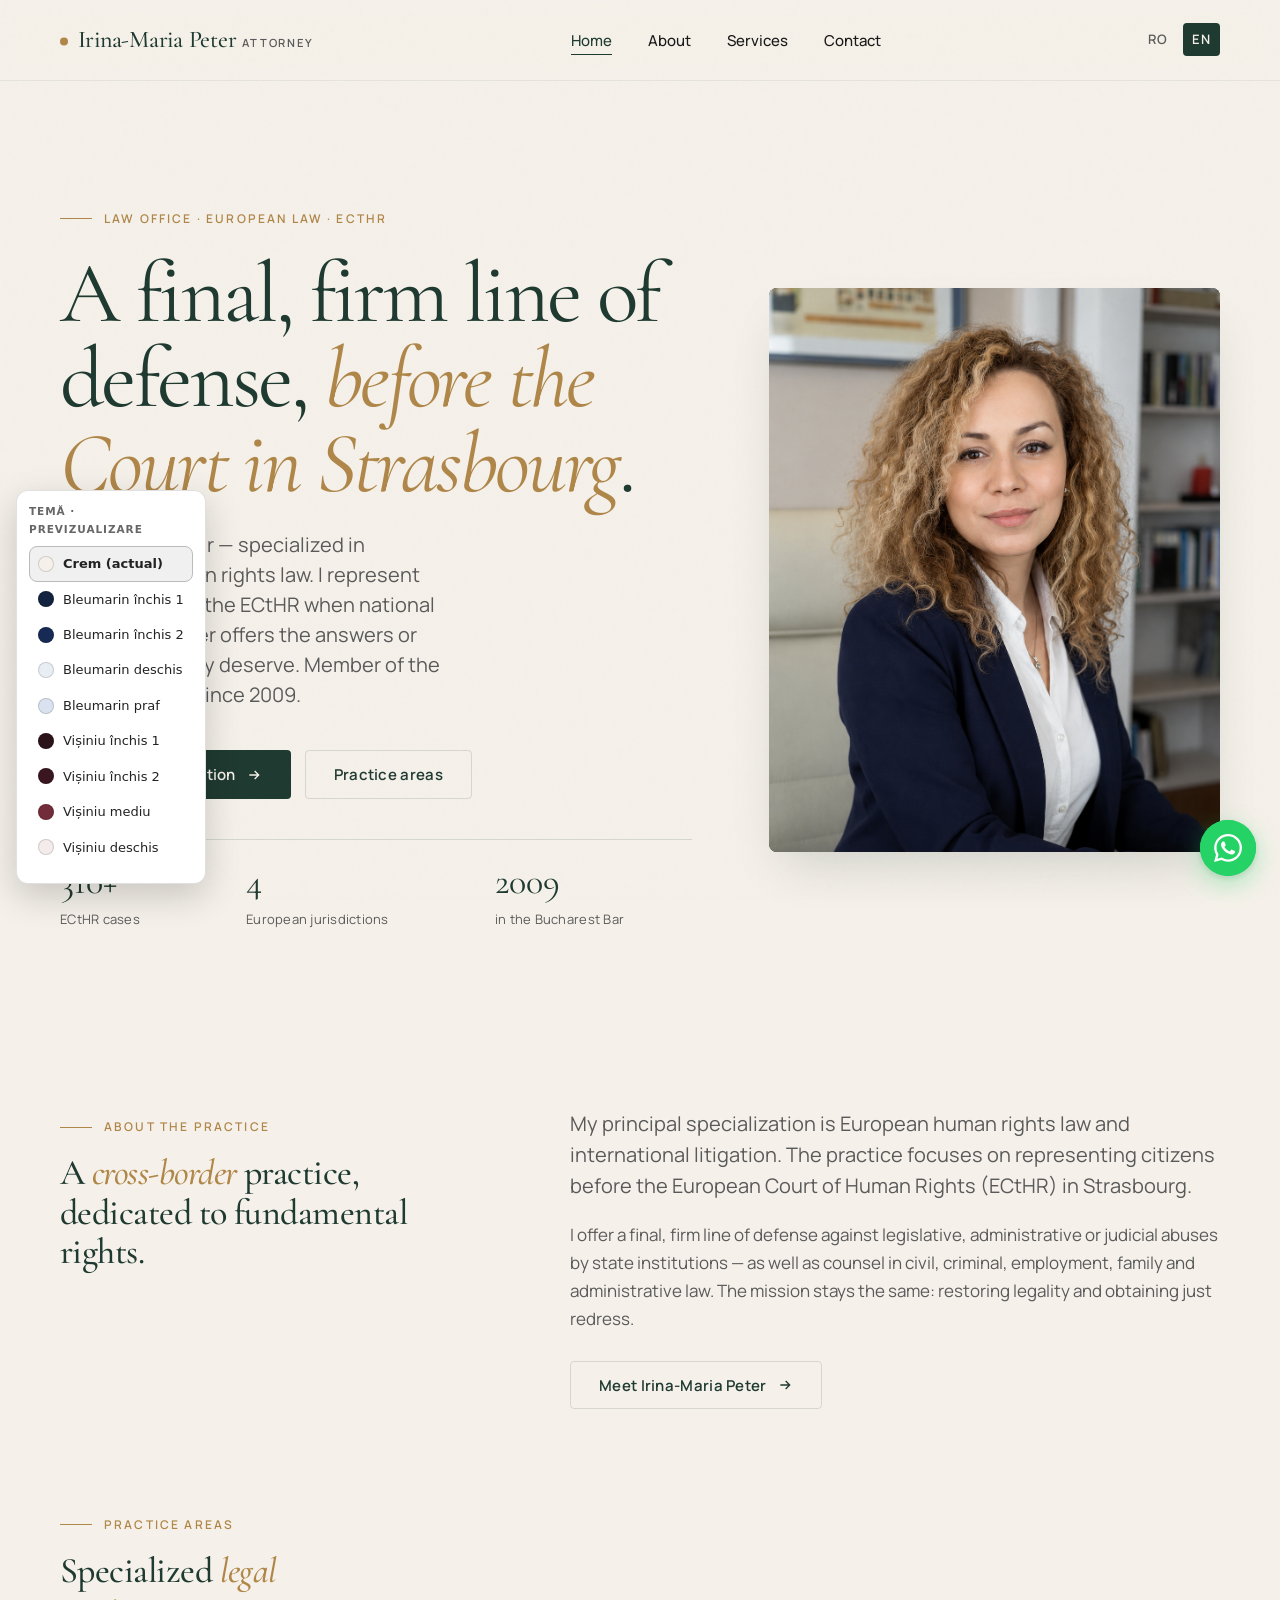
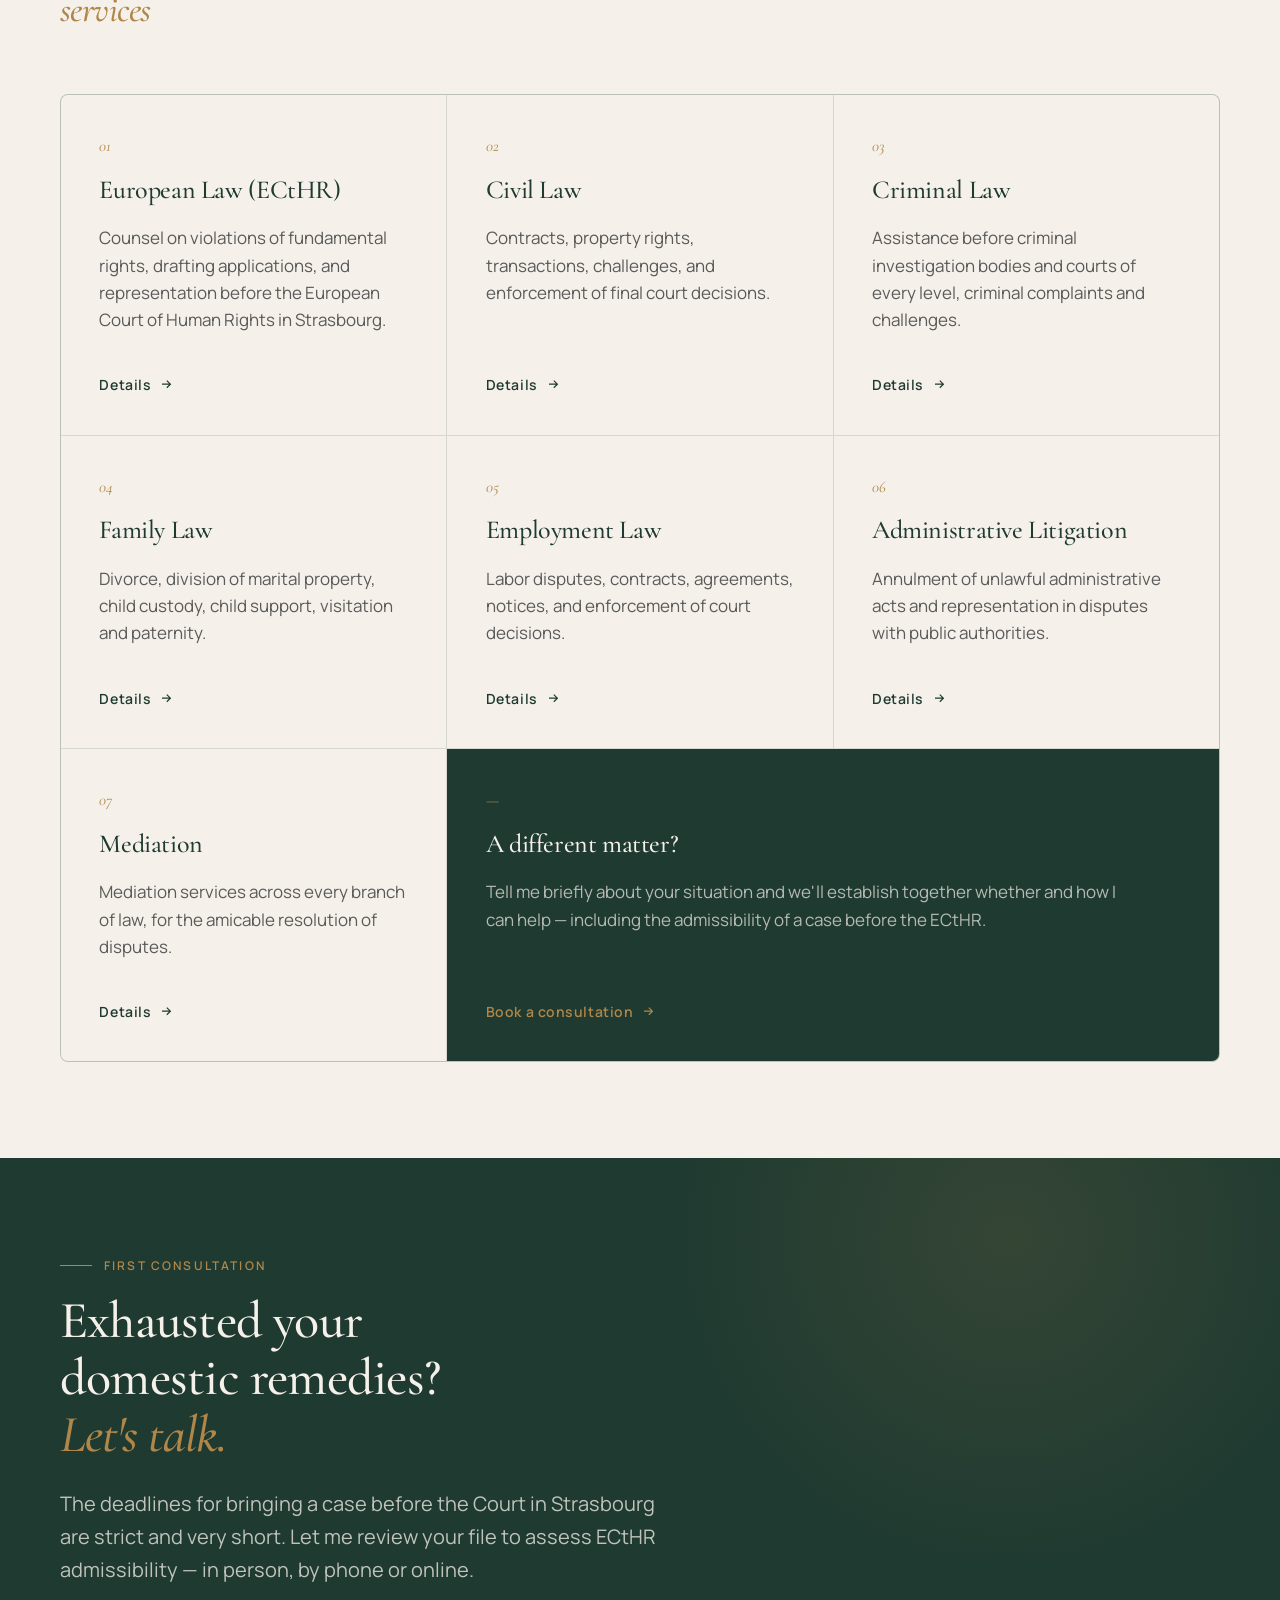
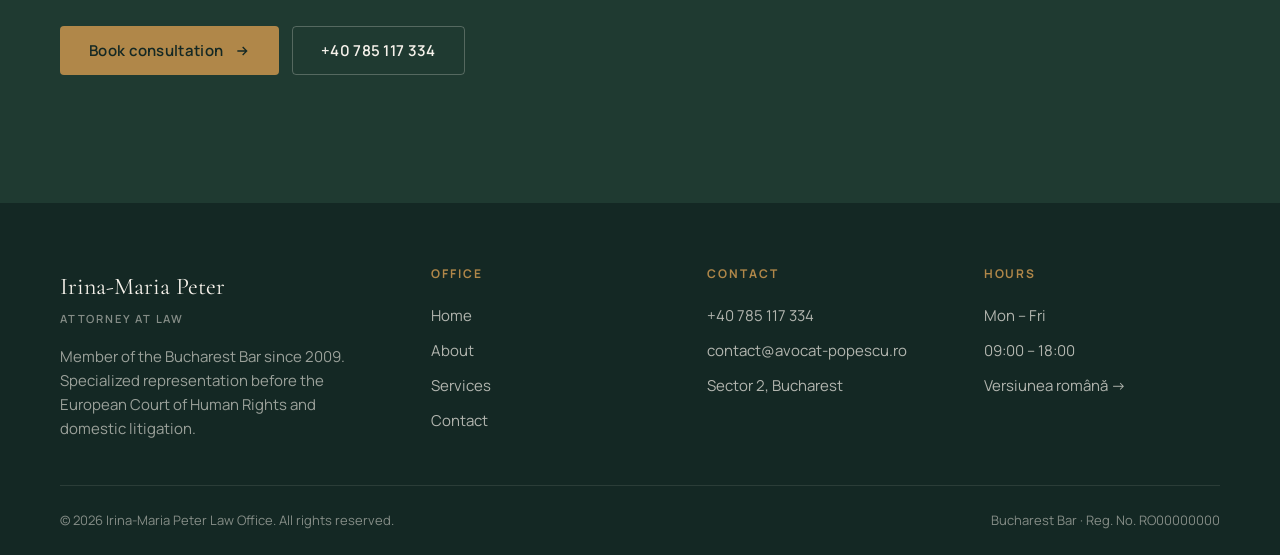
==== commit a04052e9: "Add files via upload" ====
--- a/en/index.html
+++ b/en/index.html
@@ -47,16 +47,14 @@
         "alternateName": "Irina-Maria Peter, Attorney",
         "description": "Law office in Bucharest specialized in European human rights law, litigation before the ECtHR, and representation in civil, criminal, employment, family and administrative law.",
         "url": "https://avocat-popescu.ro/en/",
-        "telephone": "+40712345678",
+        "telephone": "+40785117334",
         "email": "contact@avocat-popescu.ro",
         "priceRange": "$$",
         "image": "https://avocat-popescu.ro/assets/og-image.jpg",
         "address": {
           "@type": "PostalAddress",
-          "streetAddress": "Str. Exemplu nr. 1",
           "addressLocality": "Bucharest",
-          "addressRegion": "Sector 1",
-          "postalCode": "010001",
+          "addressRegion": "Sector 2",
           "addressCountry": "RO"
         },
         "geo": { "@type": "GeoCoordinates", "latitude": "44.4268", "longitude": "26.1025" },
@@ -92,20 +90,20 @@
   <header class="site-header">
     <div class="container">
       <nav class="nav" aria-label="Main navigation">
-        <a href="/en/" class="brand">
+        <a href="index.html" class="brand">
           <span class="brand-mark" aria-hidden="true"></span>
           <span>Irina-Maria Peter <small>Attorney</small></span>
         </a>
         <ul class="nav-links" data-open="false">
-          <li><a href="/en/" aria-current="page">Home</a></li>
-          <li><a href="/en/about.html">About</a></li>
-          <li><a href="/en/services.html">Services</a></li>
-          <li><a href="/en/contact.html">Contact</a></li>
+          <li><a href="index.html" aria-current="page">Home</a></li>
+          <li><a href="about.html">About</a></li>
+          <li><a href="services.html">Services</a></li>
+          <li><a href="contact.html">Contact</a></li>
         </ul>
         <div class="nav-right">
           <div class="lang-switch">
-            <a href="/">RO</a>
-            <a href="/en/" class="active">EN</a>
+            <a href="../index.html">RO</a>
+            <a href="index.html" class="active">EN</a>
           </div>
           <button class="nav-toggle" type="button" aria-expanded="false" aria-label="Open menu"><span></span></button>
         </div>
@@ -128,11 +126,11 @@
               Irina-Maria Peter — specialized in European human rights law. I represent citizens before the ECtHR when national justice no longer offers the answers or the redress they deserve. Member of the Bucharest Bar since 2009.
             </p>
             <div class="hero-actions fade-up delay-3">
-              <a href="/en/contact.html" class="btn btn-primary btn-arrow">
+              <a href="contact.html" class="btn btn-primary btn-arrow">
                 Book a consultation
                 <svg viewBox="0 0 24 24" fill="none" stroke="currentColor" stroke-width="2"><path d="M5 12h14M13 6l6 6-6 6"/></svg>
               </a>
-              <a href="/en/services.html" class="btn btn-ghost">Practice areas</a>
+              <a href="services.html" class="btn btn-ghost">Practice areas</a>
             </div>
             <div class="hero-stats fade-up delay-4">
               <div class="hero-stat"><span class="num">310+</span><span class="label">ECtHR cases</span></div>
@@ -166,7 +164,7 @@
               I offer a final, firm line of defense against legislative, administrative or judicial abuses by state institutions — as well as counsel in civil, criminal, employment, family and administrative law. The mission stays the same: restoring legality and obtaining just redress.
             </p>
             <p style="margin-top:1.75rem">
-              <a href="/en/about.html" class="btn btn-ghost btn-arrow">
+              <a href="about.html" class="btn btn-ghost btn-arrow">
                 Meet Irina-Maria Peter
                 <svg viewBox="0 0 24 24" fill="none" stroke="currentColor" stroke-width="2"><path d="M5 12h14M13 6l6 6-6 6"/></svg>
               </a>
@@ -187,49 +185,49 @@
             <span class="service-num">01</span>
             <h3>European Law (ECtHR)</h3>
             <p>Counsel on violations of fundamental rights, drafting applications, and representation before the European Court of Human Rights in Strasbourg.</p>
-            <a href="/en/services.html#european" class="service-link">Details
+            <a href="services.html#european" class="service-link">Details
               <svg viewBox="0 0 24 24" fill="none" stroke="currentColor" stroke-width="2"><path d="M5 12h14M13 6l6 6-6 6"/></svg></a>
           </article>
           <article class="service-card">
             <span class="service-num">02</span>
             <h3>Civil Law</h3>
             <p>Contracts, property rights, transactions, challenges, and enforcement of final court decisions.</p>
-            <a href="/en/services.html#civil" class="service-link">Details
+            <a href="services.html#civil" class="service-link">Details
               <svg viewBox="0 0 24 24" fill="none" stroke="currentColor" stroke-width="2"><path d="M5 12h14M13 6l6 6-6 6"/></svg></a>
           </article>
           <article class="service-card">
             <span class="service-num">03</span>
             <h3>Criminal Law</h3>
             <p>Assistance before criminal investigation bodies and courts of every level, criminal complaints and challenges.</p>
-            <a href="/en/services.html#criminal" class="service-link">Details
+            <a href="services.html#criminal" class="service-link">Details
               <svg viewBox="0 0 24 24" fill="none" stroke="currentColor" stroke-width="2"><path d="M5 12h14M13 6l6 6-6 6"/></svg></a>
           </article>
           <article class="service-card">
             <span class="service-num">04</span>
             <h3>Family Law</h3>
             <p>Divorce, division of marital property, child custody, child support, visitation and paternity.</p>
-            <a href="/en/services.html#family" class="service-link">Details
+            <a href="services.html#family" class="service-link">Details
               <svg viewBox="0 0 24 24" fill="none" stroke="currentColor" stroke-width="2"><path d="M5 12h14M13 6l6 6-6 6"/></svg></a>
           </article>
           <article class="service-card">
             <span class="service-num">05</span>
             <h3>Employment Law</h3>
             <p>Labor disputes, contracts, agreements, notices, and enforcement of court decisions.</p>
-            <a href="/en/services.html#employment" class="service-link">Details
+            <a href="services.html#employment" class="service-link">Details
               <svg viewBox="0 0 24 24" fill="none" stroke="currentColor" stroke-width="2"><path d="M5 12h14M13 6l6 6-6 6"/></svg></a>
           </article>
           <article class="service-card">
             <span class="service-num">06</span>
             <h3>Administrative Litigation</h3>
             <p>Annulment of unlawful administrative acts and representation in disputes with public authorities.</p>
-            <a href="/en/services.html#administrative" class="service-link">Details
+            <a href="services.html#administrative" class="service-link">Details
               <svg viewBox="0 0 24 24" fill="none" stroke="currentColor" stroke-width="2"><path d="M5 12h14M13 6l6 6-6 6"/></svg></a>
           </article>
           <article class="service-card">
             <span class="service-num">07</span>
             <h3>Mediation</h3>
             <p>Mediation services across every branch of law, for the amicable resolution of disputes.</p>
-            <a href="/en/services.html#mediation" class="service-link">Details
+            <a href="services.html#mediation" class="service-link">Details
               <svg viewBox="0 0 24 24" fill="none" stroke="currentColor" stroke-width="2"><path d="M5 12h14M13 6l6 6-6 6"/></svg></a>
           </article>
 
@@ -237,7 +235,7 @@
             <span class="service-num">—</span>
             <h3>A different matter?</h3>
             <p>Tell me briefly about your situation and we'll establish together whether and how I can help — including the admissibility of a case before the ECtHR.</p>
-            <a href="/en/contact.html" class="service-link">Book a consultation
+            <a href="contact.html" class="service-link">Book a consultation
               <svg viewBox="0 0 24 24" fill="none" stroke="currentColor" stroke-width="2"><path d="M5 12h14M13 6l6 6-6 6"/></svg></a>
           </article>
         </div>
@@ -251,9 +249,9 @@
           <h2 style="margin-top:1rem">Exhausted your domestic remedies? <em>Let's talk.</em></h2>
           <p>The deadlines for bringing a case before the Court in Strasbourg are strict and very short. Let me review your file to assess ECtHR admissibility — in person, by phone or online.</p>
           <div class="hero-actions">
-            <a href="/en/contact.html" class="btn btn-primary btn-arrow">Book consultation
-              <svg viewBox="0 0 24 24" fill="none" stroke="currentColor" stroke-width="2"><path d="M5 12h14M13 6l6 6-6 6"/></svg></a>
-            <a href="tel:+40712345678" class="btn btn-ghost">+40 777 777 777</a>
+            <a href="contact.html" class="btn btn-primary btn-arrow">Book consultation
+              <svg viewBox="0 0 24 24" fill="none" stroke="currentColor" stroke-width="2"><path d="M5 12h14M13 6l6 6-6 6"/></svg></a>
+            <a href="tel:+40785117334" class="btn btn-ghost">+40 785 117 334</a>
           </div>
         </div>
       </div>
@@ -272,18 +270,18 @@
         <div class="footer-col">
           <h4>Office</h4>
           <ul>
-            <li><a href="/en/">Home</a></li>
-            <li><a href="/en/about.html">About</a></li>
-            <li><a href="/en/services.html">Services</a></li>
-            <li><a href="/en/contact.html">Contact</a></li>
+            <li><a href="index.html">Home</a></li>
+            <li><a href="about.html">About</a></li>
+            <li><a href="services.html">Services</a></li>
+            <li><a href="contact.html">Contact</a></li>
           </ul>
         </div>
         <div class="footer-col">
           <h4>Contact</h4>
           <ul>
-            <li><a href="tel:+40712345678">+40 777 777 777</a></li>
+            <li><a href="tel:+40785117334">+40 785 117 334</a></li>
             <li><a href="mailto:contact@avocat-popescu.ro">contact@avocat-popescu.ro</a></li>
-            <li>Str. Exemplu nr. 1<br>Sector 1, Bucharest</li>
+            <li>Sector 2, Bucharest</li>
           </ul>
         </div>
         <div class="footer-col">
@@ -291,7 +289,7 @@
           <ul>
             <li>Mon – Fri</li>
             <li>09:00 – 18:00</li>
-            <li style="margin-top:0.5rem"><a href="/">Versiunea română →</a></li>
+            <li style="margin-top:0.5rem"><a href="../index.html">Versiunea română →</a></li>
           </ul>
         </div>
       </div>
--- a/assets/styles.css
+++ b/assets/styles.css
@@ -532,6 +532,7 @@
   width: 100%;
   height: 100%;
   object-fit: cover;
+  object-position: center top;
 }
 
 .hero-decoration {
@@ -694,8 +695,19 @@
   content: '';
   position: absolute;
   inset: 0;
+  z-index: 1;
+  pointer-events: none;
   background:
     radial-gradient(ellipse at top, rgba(176, 135, 73, 0.2), transparent 60%);
+}
+
+.about-image img {
+  position: absolute;
+  inset: 0;
+  width: 100%;
+  height: 100%;
+  object-fit: cover;
+  object-position: center top;
 }
 
 .about-content > * + * { margin-top: var(--space-md); }
@@ -1228,3 +1240,144 @@
 @media print {
   .whatsapp-fab { display: none; }
 }
+
+/* =========================================================
+   THEME PREVIEW VARIANTS  (temporary — remove after choosing)
+   Dark themes: the MAIN page background becomes navy / burgundy
+   and text becomes light. The gold accent is kept. Toggle via
+   the on-page switcher (see script.js).
+   ========================================================= */
+html[data-theme="bleumarin1"] {           /* Bleumarin — navy clasic */
+  --color-bg: #13233f;
+  --color-bg-dim: #0d1a31;
+  --color-bg-card: #1c2e4e;
+  --color-ink: #ece7dd;
+  --color-ink-muted: #aab3c5;
+  --color-ink-soft: #7d879c;
+  --color-primary: #ece7dd;
+  --color-primary-dark: #ffffff;
+  --color-primary-soft: #cdd3df;
+  --color-accent: #c99a54;
+  --color-line: rgba(236, 231, 221, 0.15);
+  --color-line-soft: rgba(236, 231, 221, 0.07);
+  --header-bg: rgba(15, 26, 49, 0.82);
+}
+html[data-theme="bleumarin2"] {           /* Bleumarin — albastru nocturn */
+  --color-bg: #172a55;
+  --color-bg-dim: #101f42;
+  --color-bg-card: #21386c;
+  --color-ink: #ece9e2;
+  --color-ink-muted: #b2bad0;
+  --color-ink-soft: #8089a6;
+  --color-primary: #ece9e2;
+  --color-primary-dark: #ffffff;
+  --color-primary-soft: #cfd5e6;
+  --color-accent: #cb9c55;
+  --color-line: rgba(236, 233, 226, 0.15);
+  --color-line-soft: rgba(236, 233, 226, 0.07);
+  --header-bg: rgba(16, 31, 66, 0.82);
+}
+html[data-theme="visiniu1"] {             /* Vișiniu — bordeaux profund */
+  --color-bg: #2c1219;
+  --color-bg-dim: #200c12;
+  --color-bg-card: #3b1b23;
+  --color-ink: #f0e6e2;
+  --color-ink-muted: #cbb0b4;
+  --color-ink-soft: #a08388;
+  --color-primary: #f0e6e2;
+  --color-primary-dark: #ffffff;
+  --color-primary-soft: #e0c9cd;
+  --color-accent: #c99a54;
+  --color-line: rgba(240, 230, 226, 0.14);
+  --color-line-soft: rgba(240, 230, 226, 0.07);
+  --header-bg: rgba(32, 12, 18, 0.82);
+}
+html[data-theme="visiniu2"] {             /* Vișiniu — vișiniu cald */
+  --color-bg: #3a1620;
+  --color-bg-dim: #2a0f17;
+  --color-bg-card: #4a232d;
+  --color-ink: #f1e7e3;
+  --color-ink-muted: #d1b6bb;
+  --color-ink-soft: #a98a90;
+  --color-primary: #f1e7e3;
+  --color-primary-dark: #ffffff;
+  --color-primary-soft: #e4cdd1;
+  --color-accent: #cf9f57;
+  --color-line: rgba(241, 231, 227, 0.14);
+  --color-line-soft: rgba(241, 231, 227, 0.07);
+  --header-bg: rgba(42, 15, 23, 0.82);
+}
+html[data-theme="visiniumediu"] {         /* Vișiniu mediu (între închis și deschis) */
+  --color-bg: #732d3a;
+  --color-bg-dim: #5e2430;
+  --color-bg-card: #843c49;
+  --color-ink: #f4e9e6;
+  --color-ink-muted: #ddc3c7;
+  --color-ink-soft: #ba989e;
+  --color-primary: #f4e9e6;
+  --color-primary-dark: #ffffff;
+  --color-primary-soft: #e7ced2;
+  --color-accent: #d7a860;
+  --color-line: rgba(244, 233, 230, 0.16);
+  --color-line-soft: rgba(244, 233, 230, 0.08);
+  --header-bg: rgba(94, 36, 48, 0.85);
+}
+
+/* --- Light tinted themes (dark text on a light colored background) --- */
+html[data-theme="bleumarinlight"] {       /* Bleumarin deschis */
+  --color-bg: #e9eef5;
+  --color-bg-dim: #dbe3ee;
+  --color-bg-card: #f5f8fc;
+  --color-primary: #1b2a4a;
+  --color-primary-dark: #111d33;
+  --color-primary-soft: #2a3f68;
+  --color-line: rgba(27, 42, 74, 0.13);
+  --color-line-soft: rgba(27, 42, 74, 0.06);
+  --header-bg: rgba(233, 238, 245, 0.85);
+}
+html[data-theme="albastrupraf"] {         /* Bleumarin praf (mai saturat) */
+  --color-bg: #d9e2ee;
+  --color-bg-dim: #c9d5e6;
+  --color-bg-card: #eaf0f7;
+  --color-primary: #22385c;
+  --color-primary-dark: #16273f;
+  --color-primary-soft: #33507a;
+  --color-line: rgba(34, 56, 92, 0.14);
+  --color-line-soft: rgba(34, 56, 92, 0.07);
+  --header-bg: rgba(217, 226, 238, 0.85);
+}
+html[data-theme="visiniulight"] {         /* Vișiniu deschis (blush) */
+  --color-bg: #f4ecea;
+  --color-bg-dim: #ecdcd9;
+  --color-bg-card: #fbf5f4;
+  --color-primary: #5c2130;
+  --color-primary-dark: #431722;
+  --color-primary-soft: #7a3040;
+  --color-line: rgba(92, 33, 48, 0.13);
+  --color-line-soft: rgba(92, 33, 48, 0.06);
+  --header-bg: rgba(244, 236, 234, 0.85);
+}
+
+/* --- Header tint: adapts to every variant (light or dark) --- */
+html[data-theme] .site-header { background: var(--header-bg); }
+
+/* --- Surface/text fixes needed ONLY for dark-background themes --- */
+html[data-mode="dark"] .site-footer,
+html[data-mode="dark"] .cta-strip,
+html[data-mode="dark"] .service-card.service-cta,
+html[data-mode="dark"] .service-card.service-cta:hover { background: var(--color-bg-dim); }
+
+html[data-mode="dark"] .hero-portrait,
+html[data-mode="dark"] .about-image { background: var(--color-bg-card); }
+
+/* CTA strip text was designed light-on-dark using --color-bg; flip to ink */
+html[data-mode="dark"] .cta-strip,
+html[data-mode="dark"] .cta-strip h2 { color: var(--color-ink); }
+html[data-mode="dark"] .cta-strip p { color: var(--color-ink-muted); }
+html[data-mode="dark"] .cta-strip .btn-primary { color: var(--color-bg); }
+
+/* Service CTA tile text */
+html[data-mode="dark"] .service-card.service-cta h3 { color: var(--color-ink); }
+html[data-mode="dark"] .service-card.service-cta p { color: var(--color-ink-muted); }
+html[data-mode="dark"] .service-card.service-cta .service-num,
+html[data-mode="dark"] .service-card.service-cta .service-link { color: var(--color-accent); }
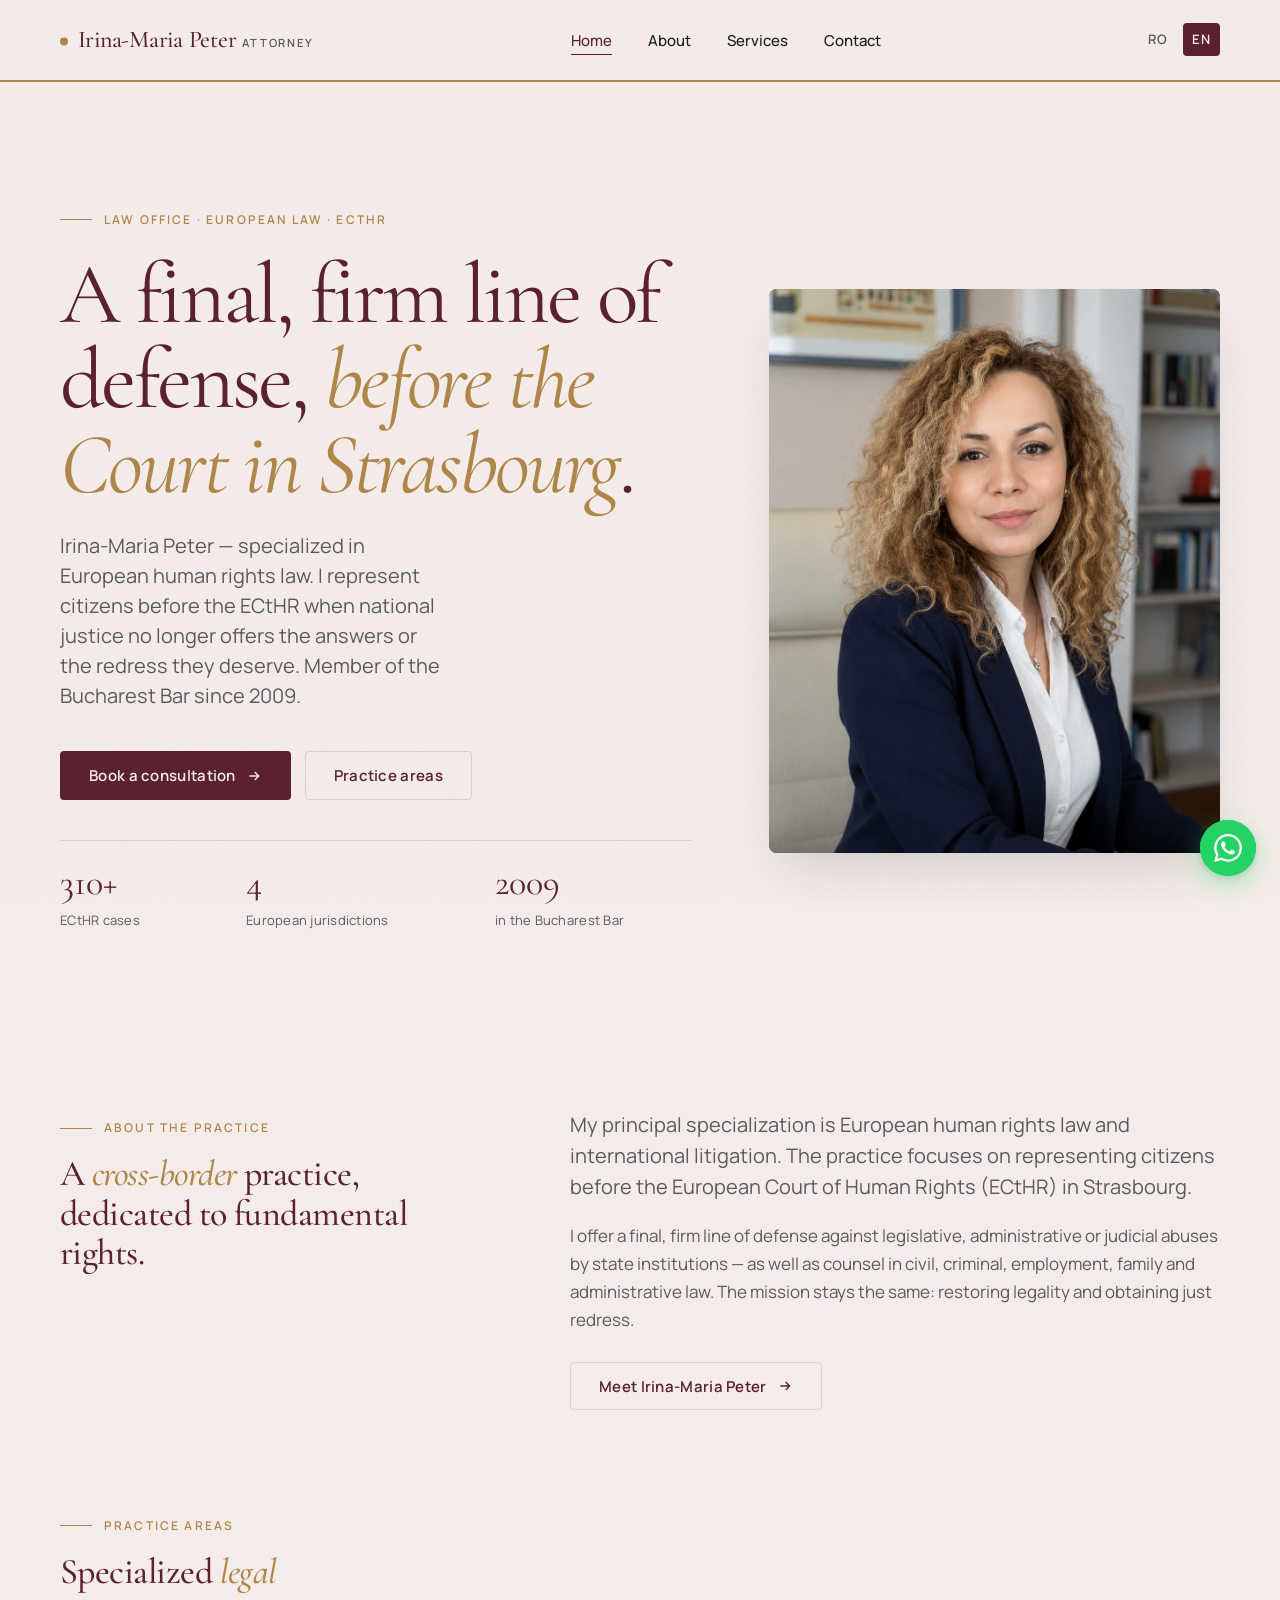
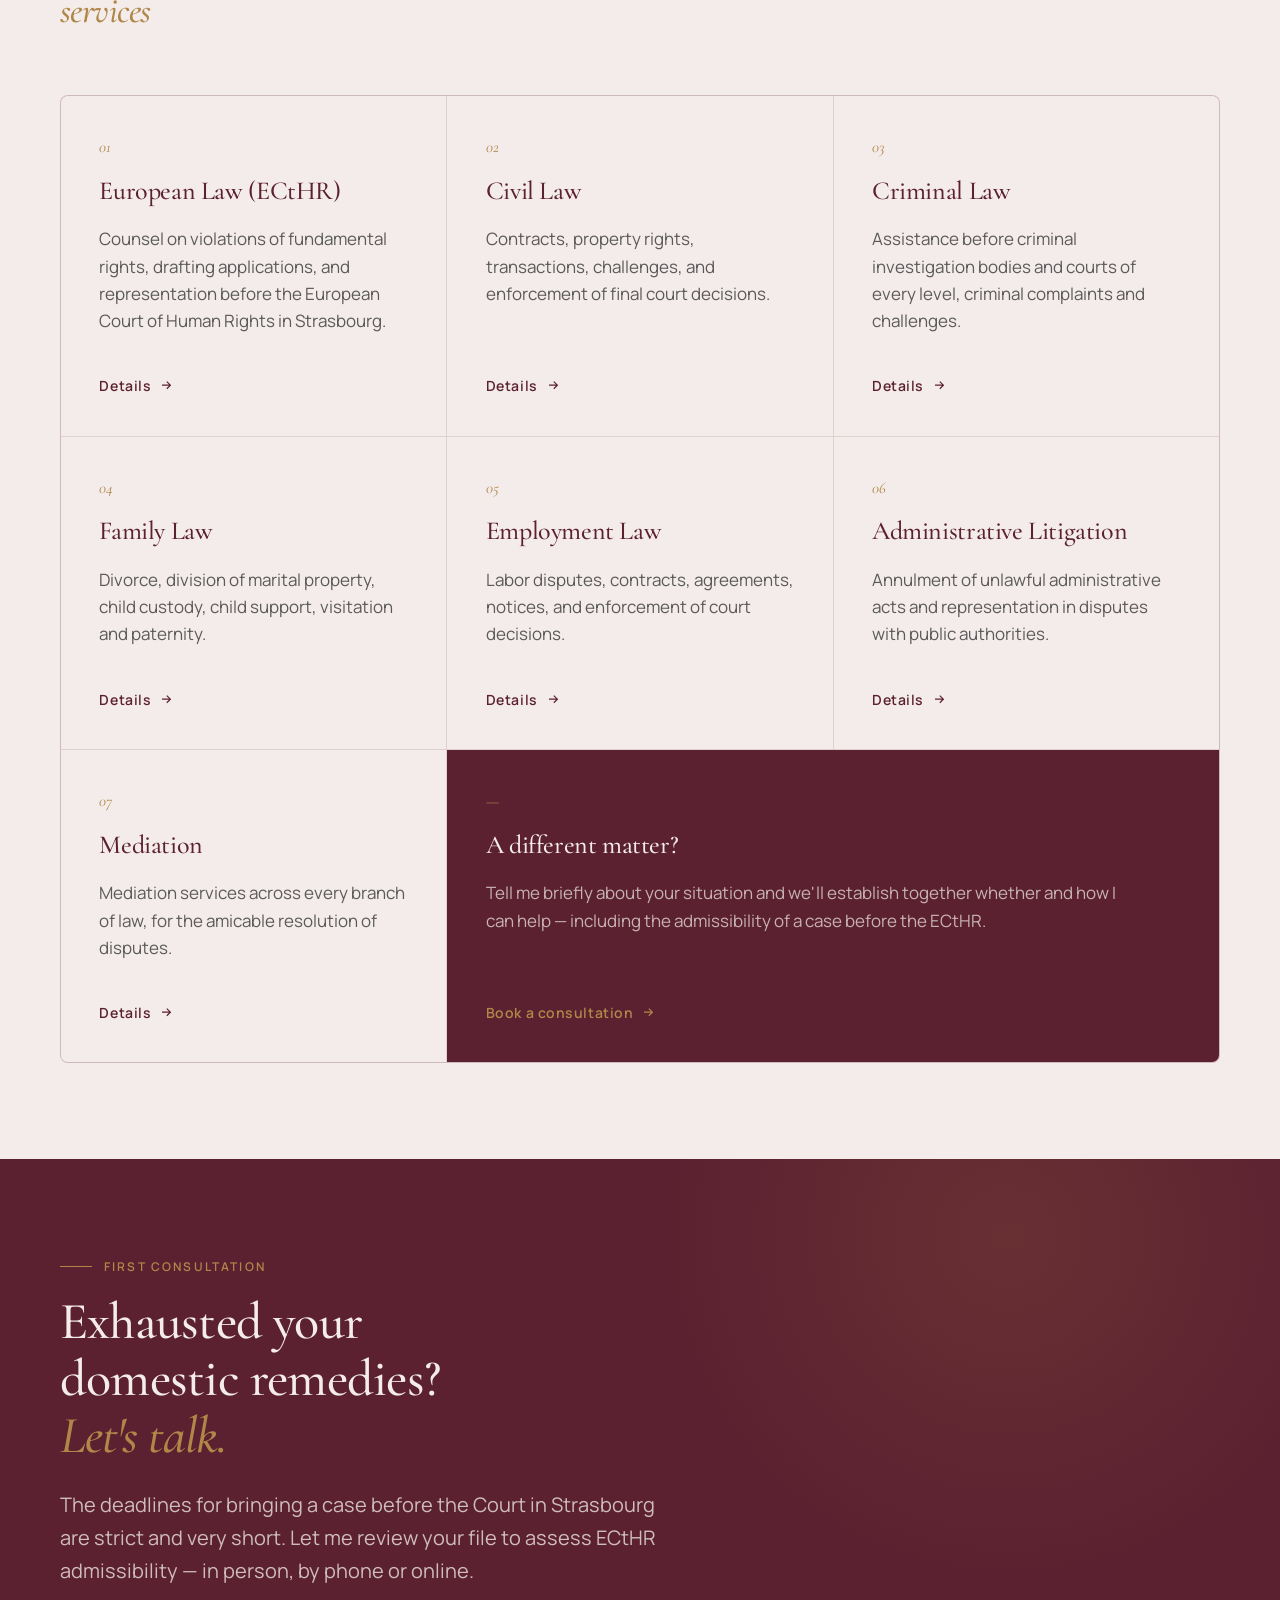
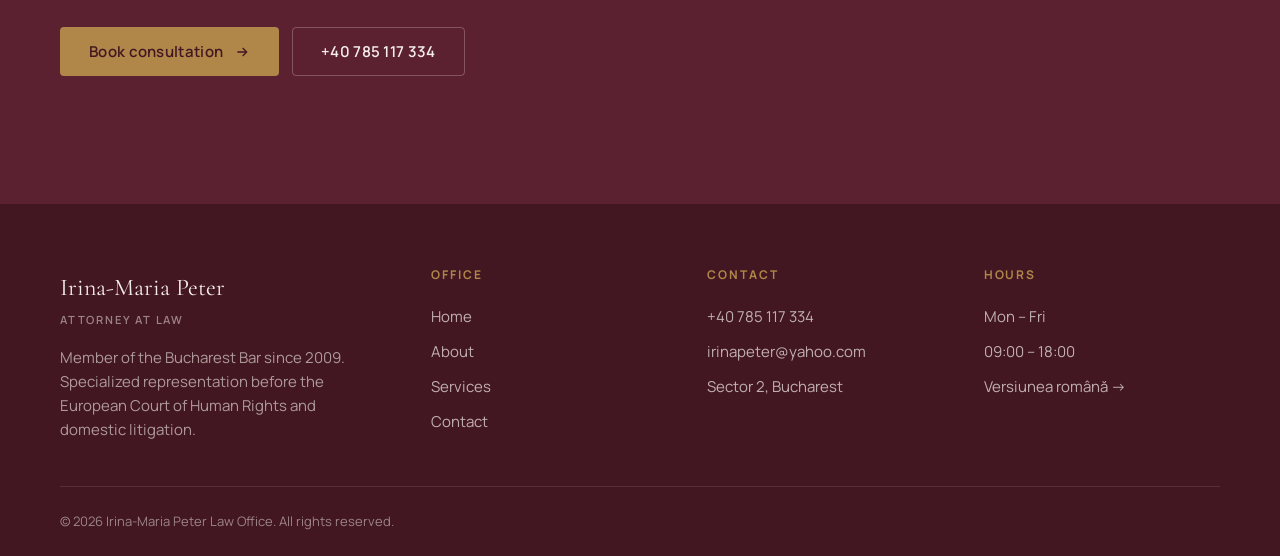
==== commit 3eb56030: "Add files via upload" ====
--- a/en/index.html
+++ b/en/index.html
@@ -28,8 +28,8 @@
   <meta name="twitter:title" content="Irina-Maria Peter, Attorney at Law — Bucharest" />
   <meta name="twitter:description" content="Attorney specialized in European human rights law and international litigation." />
 
-  <meta name="theme-color" content="#1f3a31" />
-  <link rel="icon" type="image/svg+xml" href="data:image/svg+xml,%3Csvg xmlns='http://www.w3.org/2000/svg' viewBox='0 0 32 32'%3E%3Crect width='32' height='32' rx='6' fill='%231f3a31'/%3E%3Ctext x='50%25' y='50%25' dy='.35em' text-anchor='middle' font-family='Georgia,serif' font-size='18' font-style='italic' fill='%23b08749'%3EI%3C/text%3E%3C/svg%3E" />
+  <meta name="theme-color" content="#5c2130" />
+  <link rel="icon" type="image/svg+xml" href="data:image/svg+xml,%3Csvg xmlns='http://www.w3.org/2000/svg' viewBox='0 0 32 32'%3E%3Crect width='32' height='32' rx='6' fill='%235c2130'/%3E%3Ctext x='50%25' y='50%25' dy='.35em' text-anchor='middle' font-family='Georgia,serif' font-size='18' font-style='italic' fill='%23b08749'%3EI%3C/text%3E%3C/svg%3E" />
 
   <link rel="preconnect" href="https://fonts.googleapis.com" />
   <link rel="preconnect" href="https://fonts.gstatic.com" crossorigin />
@@ -48,7 +48,7 @@
         "description": "Law office in Bucharest specialized in European human rights law, litigation before the ECtHR, and representation in civil, criminal, employment, family and administrative law.",
         "url": "https://avocat-popescu.ro/en/",
         "telephone": "+40785117334",
-        "email": "contact@avocat-popescu.ro",
+        "email": "irinapeter@yahoo.com",
         "priceRange": "$$",
         "image": "https://avocat-popescu.ro/assets/og-image.jpg",
         "address": {
@@ -280,7 +280,7 @@
           <h4>Contact</h4>
           <ul>
             <li><a href="tel:+40785117334">+40 785 117 334</a></li>
-            <li><a href="mailto:contact@avocat-popescu.ro">contact@avocat-popescu.ro</a></li>
+            <li><a href="mailto:irinapeter@yahoo.com">irinapeter@yahoo.com</a></li>
             <li>Sector 2, Bucharest</li>
           </ul>
         </div>
@@ -295,7 +295,6 @@
       </div>
       <div class="footer-meta">
         <span>© <span data-year>2026</span> Irina-Maria Peter Law Office. All rights reserved.</span>
-        <span>Bucharest Bar · Reg. No. RO00000000</span>
       </div>
     </div>
   </footer>
--- a/assets/styles.css
+++ b/assets/styles.css
@@ -3,19 +3,19 @@
    ========================================================= */
 :root {
   /* Colors */
-  --color-bg: #f5f1ea;
-  --color-bg-dim: #ebe5d9;
-  --color-bg-card: #faf7f1;
+  --color-bg: #f4ecea;
+  --color-bg-dim: #ecdcd9;
+  --color-bg-card: #fbf5f4;
   --color-ink: #1a1a1a;
   --color-ink-muted: #5a5a5a;
   --color-ink-soft: #8a8a8a;
-  --color-primary: #1f3a31;
-  --color-primary-dark: #142824;
-  --color-primary-soft: #2d4f43;
+  --color-primary: #5c2130;
+  --color-primary-dark: #431722;
+  --color-primary-soft: #7a3040;
   --color-accent: #b08749;
   --color-accent-dark: #8f6c34;
-  --color-line: rgba(31, 58, 49, 0.14);
-  --color-line-soft: rgba(31, 58, 49, 0.07);
+  --color-line: rgba(92, 33, 48, 0.13);
+  --color-line-soft: rgba(92, 33, 48, 0.06);
 
   /* Typography */
   --font-display: 'Cormorant Garamond', 'Times New Roman', serif;
@@ -209,10 +209,8 @@
   position: sticky;
   top: 0;
   z-index: 100;
-  background: rgba(245, 241, 234, 0.85);
-  backdrop-filter: saturate(180%) blur(16px);
-  -webkit-backdrop-filter: saturate(180%) blur(16px);
-  border-bottom: 1px solid var(--color-line-soft);
+  background: var(--color-bg);
+  border-bottom: 2px solid var(--color-accent);
 }
 
 .nav {
@@ -1088,7 +1086,7 @@
   .two-col, .two-col-narrow, .about-grid, .contact-grid {
     grid-template-columns: 1fr;
   }
-  .about-image { position: static; max-width: 380px; }
+  .about-image { position: static; max-width: 320px; margin-inline: auto; }
   .footer-grid { grid-template-columns: 1fr 1fr; }
 }
 
@@ -1129,11 +1127,29 @@
   .hero-stats .hero-stat { display: flex; align-items: baseline; gap: 1rem; border-bottom: 1px solid var(--color-line-soft); padding-bottom: 0.5rem; }
   .hero-stats .hero-stat:last-child { border-bottom: none; }
   .footer-grid { grid-template-columns: 1fr; }
+
+  /* Tighter vertical rhythm on mobile — less empty space, esp. under the header */
+  .hero { padding-block: 1.75rem 2.5rem; }
+  .page-header { padding-block: 1.5rem 1.25rem; }
+  .section { padding-block: 2.75rem; }
+  .cta-strip { padding-block: 3rem; }
+  .section-header { margin-bottom: var(--space-lg); }
+  .hero-grid { gap: 1.75rem; }
+  .about-grid, .two-col, .two-col-narrow, .contact-grid { gap: 1.75rem; }
+  .hero h1 { margin-bottom: var(--space-sm); }
+  .credentials { margin-top: var(--space-lg); padding-top: var(--space-md); }
+  .about-image { max-width: 300px; margin-inline: auto; }
+  .hero-portrait { max-width: 320px; }
 }
 
 @media (max-width: 480px) {
   .hero-actions .btn { width: 100%; justify-content: center; }
   .brand small { display: none; }
+  .hero { padding-block: 1.25rem 2rem; }
+  .page-header { padding-block: 1.25rem 1rem; }
+  .section { padding-block: 2.25rem; }
+  .about-image { max-width: 240px; }
+  .hero-portrait { max-width: 280px; }
 }
 
 /* =========================================================
@@ -1240,144 +1256,3 @@
 @media print {
   .whatsapp-fab { display: none; }
 }
-
-/* =========================================================
-   THEME PREVIEW VARIANTS  (temporary — remove after choosing)
-   Dark themes: the MAIN page background becomes navy / burgundy
-   and text becomes light. The gold accent is kept. Toggle via
-   the on-page switcher (see script.js).
-   ========================================================= */
-html[data-theme="bleumarin1"] {           /* Bleumarin — navy clasic */
-  --color-bg: #13233f;
-  --color-bg-dim: #0d1a31;
-  --color-bg-card: #1c2e4e;
-  --color-ink: #ece7dd;
-  --color-ink-muted: #aab3c5;
-  --color-ink-soft: #7d879c;
-  --color-primary: #ece7dd;
-  --color-primary-dark: #ffffff;
-  --color-primary-soft: #cdd3df;
-  --color-accent: #c99a54;
-  --color-line: rgba(236, 231, 221, 0.15);
-  --color-line-soft: rgba(236, 231, 221, 0.07);
-  --header-bg: rgba(15, 26, 49, 0.82);
-}
-html[data-theme="bleumarin2"] {           /* Bleumarin — albastru nocturn */
-  --color-bg: #172a55;
-  --color-bg-dim: #101f42;
-  --color-bg-card: #21386c;
-  --color-ink: #ece9e2;
-  --color-ink-muted: #b2bad0;
-  --color-ink-soft: #8089a6;
-  --color-primary: #ece9e2;
-  --color-primary-dark: #ffffff;
-  --color-primary-soft: #cfd5e6;
-  --color-accent: #cb9c55;
-  --color-line: rgba(236, 233, 226, 0.15);
-  --color-line-soft: rgba(236, 233, 226, 0.07);
-  --header-bg: rgba(16, 31, 66, 0.82);
-}
-html[data-theme="visiniu1"] {             /* Vișiniu — bordeaux profund */
-  --color-bg: #2c1219;
-  --color-bg-dim: #200c12;
-  --color-bg-card: #3b1b23;
-  --color-ink: #f0e6e2;
-  --color-ink-muted: #cbb0b4;
-  --color-ink-soft: #a08388;
-  --color-primary: #f0e6e2;
-  --color-primary-dark: #ffffff;
-  --color-primary-soft: #e0c9cd;
-  --color-accent: #c99a54;
-  --color-line: rgba(240, 230, 226, 0.14);
-  --color-line-soft: rgba(240, 230, 226, 0.07);
-  --header-bg: rgba(32, 12, 18, 0.82);
-}
-html[data-theme="visiniu2"] {             /* Vișiniu — vișiniu cald */
-  --color-bg: #3a1620;
-  --color-bg-dim: #2a0f17;
-  --color-bg-card: #4a232d;
-  --color-ink: #f1e7e3;
-  --color-ink-muted: #d1b6bb;
-  --color-ink-soft: #a98a90;
-  --color-primary: #f1e7e3;
-  --color-primary-dark: #ffffff;
-  --color-primary-soft: #e4cdd1;
-  --color-accent: #cf9f57;
-  --color-line: rgba(241, 231, 227, 0.14);
-  --color-line-soft: rgba(241, 231, 227, 0.07);
-  --header-bg: rgba(42, 15, 23, 0.82);
-}
-html[data-theme="visiniumediu"] {         /* Vișiniu mediu (între închis și deschis) */
-  --color-bg: #732d3a;
-  --color-bg-dim: #5e2430;
-  --color-bg-card: #843c49;
-  --color-ink: #f4e9e6;
-  --color-ink-muted: #ddc3c7;
-  --color-ink-soft: #ba989e;
-  --color-primary: #f4e9e6;
-  --color-primary-dark: #ffffff;
-  --color-primary-soft: #e7ced2;
-  --color-accent: #d7a860;
-  --color-line: rgba(244, 233, 230, 0.16);
-  --color-line-soft: rgba(244, 233, 230, 0.08);
-  --header-bg: rgba(94, 36, 48, 0.85);
-}
-
-/* --- Light tinted themes (dark text on a light colored background) --- */
-html[data-theme="bleumarinlight"] {       /* Bleumarin deschis */
-  --color-bg: #e9eef5;
-  --color-bg-dim: #dbe3ee;
-  --color-bg-card: #f5f8fc;
-  --color-primary: #1b2a4a;
-  --color-primary-dark: #111d33;
-  --color-primary-soft: #2a3f68;
-  --color-line: rgba(27, 42, 74, 0.13);
-  --color-line-soft: rgba(27, 42, 74, 0.06);
-  --header-bg: rgba(233, 238, 245, 0.85);
-}
-html[data-theme="albastrupraf"] {         /* Bleumarin praf (mai saturat) */
-  --color-bg: #d9e2ee;
-  --color-bg-dim: #c9d5e6;
-  --color-bg-card: #eaf0f7;
-  --color-primary: #22385c;
-  --color-primary-dark: #16273f;
-  --color-primary-soft: #33507a;
-  --color-line: rgba(34, 56, 92, 0.14);
-  --color-line-soft: rgba(34, 56, 92, 0.07);
-  --header-bg: rgba(217, 226, 238, 0.85);
-}
-html[data-theme="visiniulight"] {         /* Vișiniu deschis (blush) */
-  --color-bg: #f4ecea;
-  --color-bg-dim: #ecdcd9;
-  --color-bg-card: #fbf5f4;
-  --color-primary: #5c2130;
-  --color-primary-dark: #431722;
-  --color-primary-soft: #7a3040;
-  --color-line: rgba(92, 33, 48, 0.13);
-  --color-line-soft: rgba(92, 33, 48, 0.06);
-  --header-bg: rgba(244, 236, 234, 0.85);
-}
-
-/* --- Header tint: adapts to every variant (light or dark) --- */
-html[data-theme] .site-header { background: var(--header-bg); }
-
-/* --- Surface/text fixes needed ONLY for dark-background themes --- */
-html[data-mode="dark"] .site-footer,
-html[data-mode="dark"] .cta-strip,
-html[data-mode="dark"] .service-card.service-cta,
-html[data-mode="dark"] .service-card.service-cta:hover { background: var(--color-bg-dim); }
-
-html[data-mode="dark"] .hero-portrait,
-html[data-mode="dark"] .about-image { background: var(--color-bg-card); }
-
-/* CTA strip text was designed light-on-dark using --color-bg; flip to ink */
-html[data-mode="dark"] .cta-strip,
-html[data-mode="dark"] .cta-strip h2 { color: var(--color-ink); }
-html[data-mode="dark"] .cta-strip p { color: var(--color-ink-muted); }
-html[data-mode="dark"] .cta-strip .btn-primary { color: var(--color-bg); }
-
-/* Service CTA tile text */
-html[data-mode="dark"] .service-card.service-cta h3 { color: var(--color-ink); }
-html[data-mode="dark"] .service-card.service-cta p { color: var(--color-ink-muted); }
-html[data-mode="dark"] .service-card.service-cta .service-num,
-html[data-mode="dark"] .service-card.service-cta .service-link { color: var(--color-accent); }
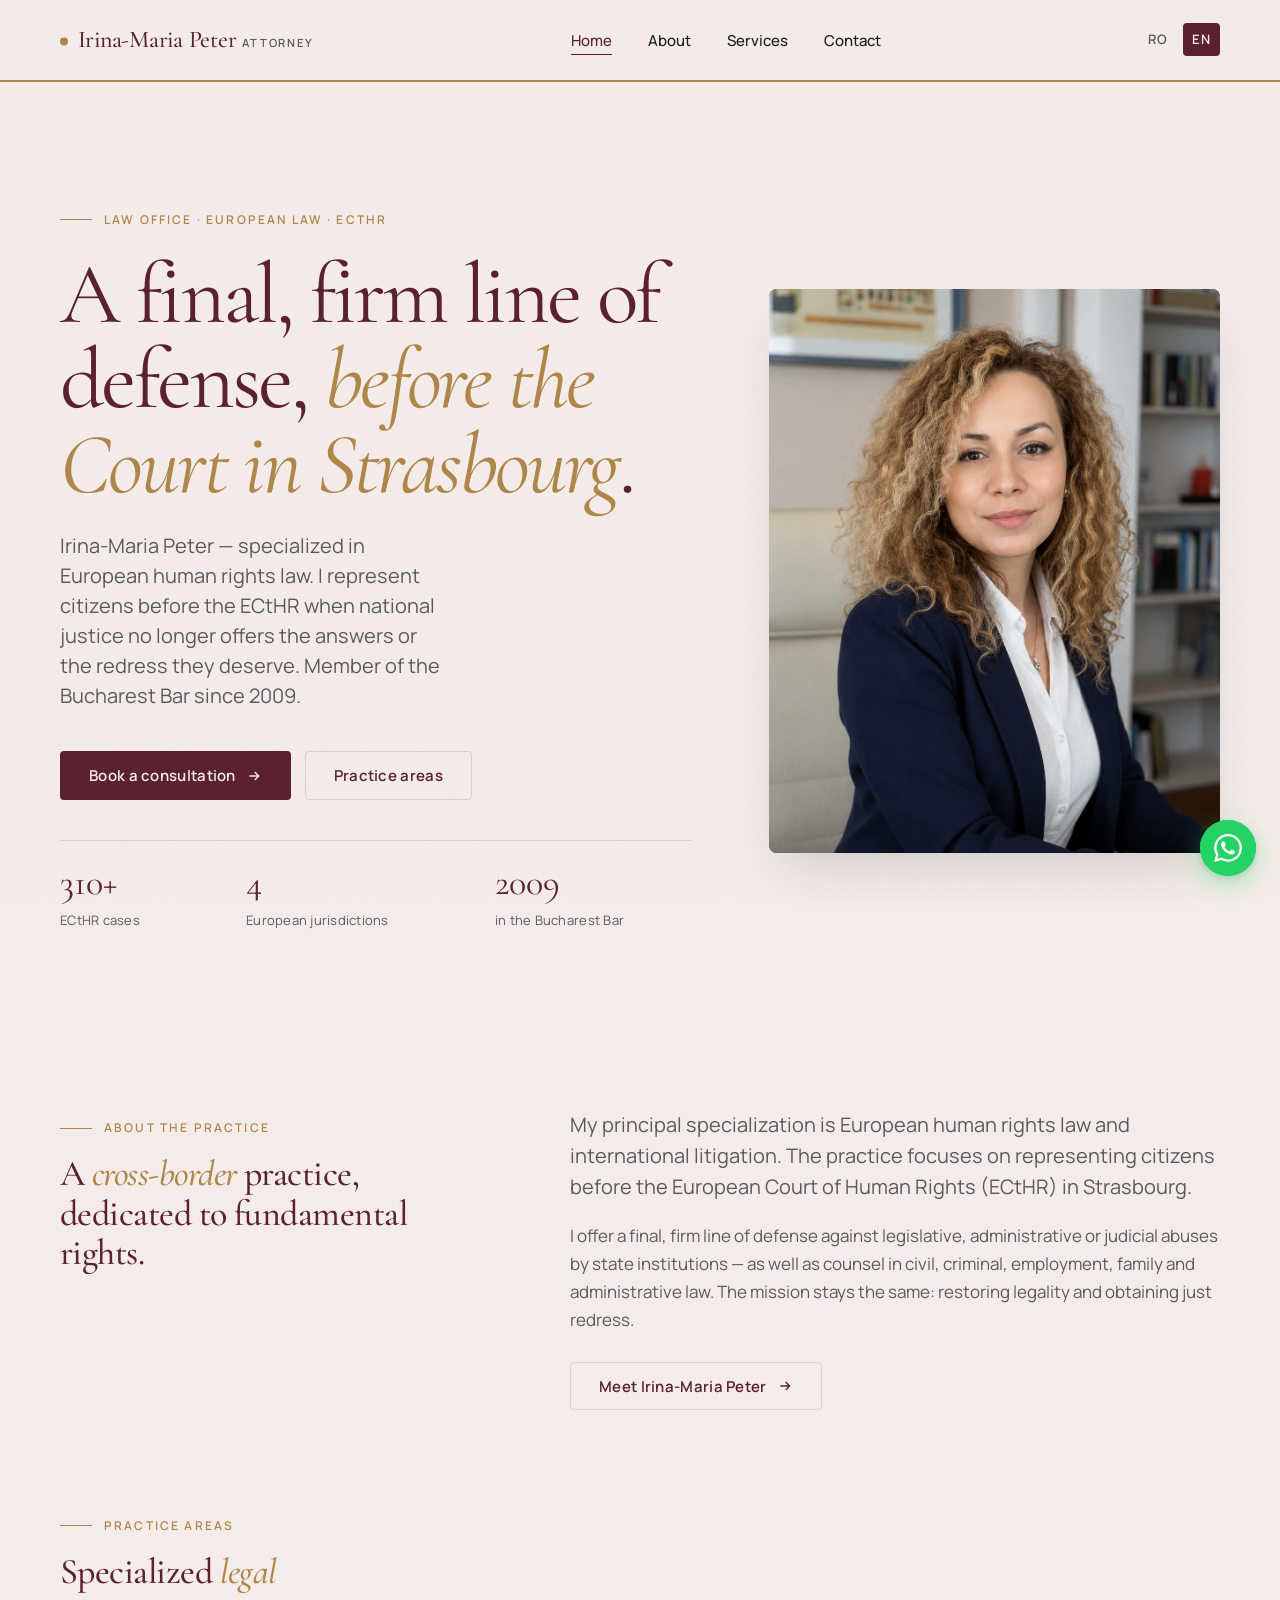
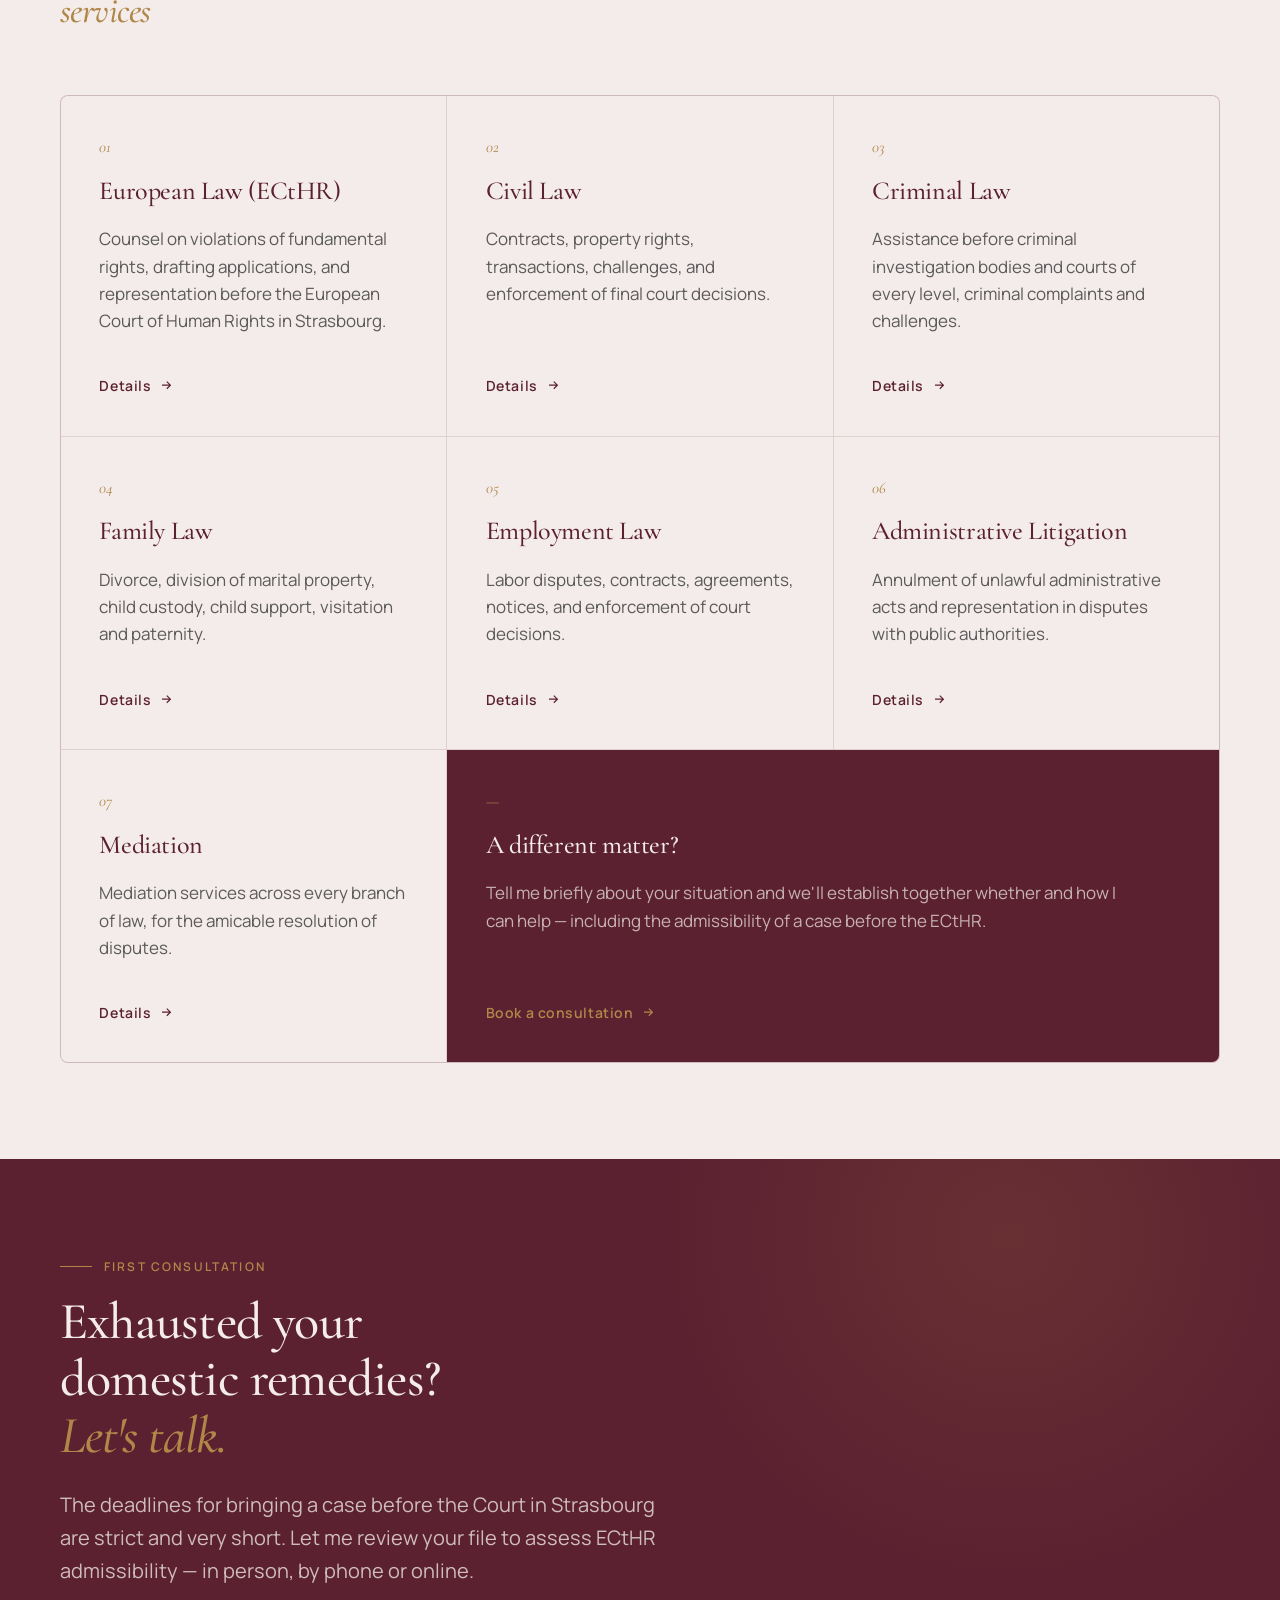
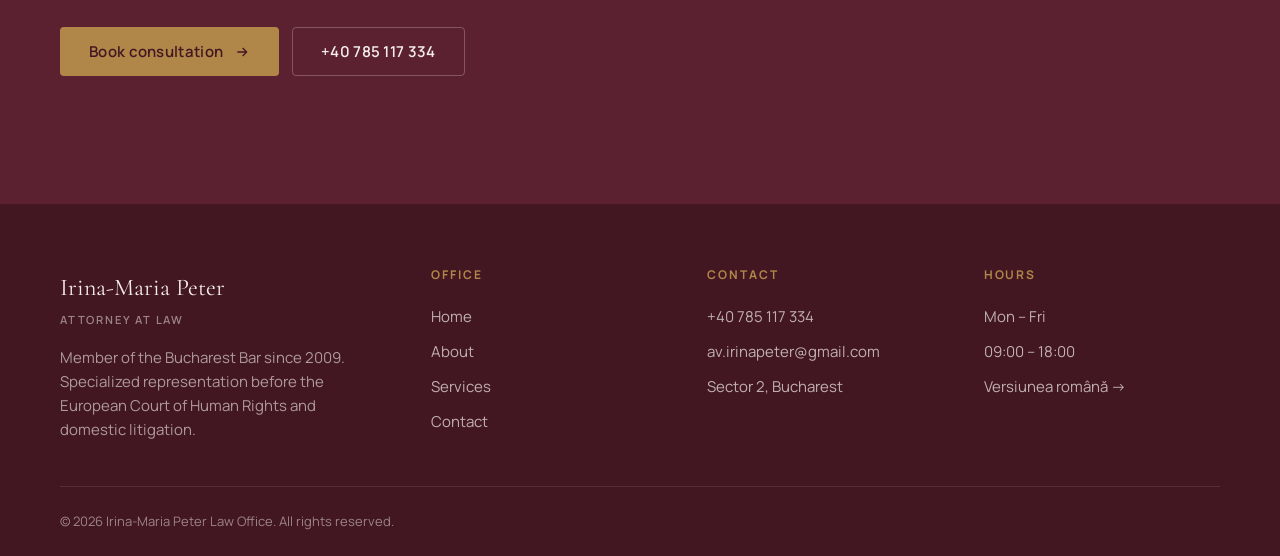
==== commit 55423ecc: "Add files via upload" ====
--- a/en/index.html
+++ b/en/index.html
@@ -48,7 +48,7 @@
         "description": "Law office in Bucharest specialized in European human rights law, litigation before the ECtHR, and representation in civil, criminal, employment, family and administrative law.",
         "url": "https://avocat-popescu.ro/en/",
         "telephone": "+40785117334",
-        "email": "irinapeter@yahoo.com",
+        "email": "av.irinapeter@gmail.com",
         "priceRange": "$$",
         "image": "https://avocat-popescu.ro/assets/og-image.jpg",
         "address": {
@@ -280,7 +280,7 @@
           <h4>Contact</h4>
           <ul>
             <li><a href="tel:+40785117334">+40 785 117 334</a></li>
-            <li><a href="mailto:irinapeter@yahoo.com">irinapeter@yahoo.com</a></li>
+            <li><a href="mailto:av.irinapeter@gmail.com">av.irinapeter@gmail.com</a></li>
             <li>Sector 2, Bucharest</li>
           </ul>
         </div>
--- a/assets/styles.css
+++ b/assets/styles.css
@@ -1086,7 +1086,17 @@
   .two-col, .two-col-narrow, .about-grid, .contact-grid {
     grid-template-columns: 1fr;
   }
-  .about-image { position: static; max-width: 320px; margin-inline: auto; }
+  .about-image {
+    position: static;
+    max-width: 320px;
+    margin-inline: auto;
+    aspect-ratio: auto;
+  }
+  .about-image::before { display: none; }
+  .about-image img {
+    position: static;
+    height: auto;
+  }
   .footer-grid { grid-template-columns: 1fr 1fr; }
 }
 
@@ -1256,3 +1266,79 @@
 @media print {
   .whatsapp-fab { display: none; }
 }
+
+/* =========================================================
+   TOAST NOTIFICATION (form confirmation)
+   ========================================================= */
+.toast {
+  position: fixed;
+  top: 1.25rem;
+  right: 1.25rem;
+  z-index: 2000;
+  max-width: 350px;
+  display: flex;
+  gap: 0.8rem;
+  align-items: flex-start;
+  background: var(--color-primary);
+  color: var(--color-bg);
+  border-radius: var(--radius-md);
+  border-left: 3px solid var(--color-accent);
+  padding: 1rem 1.15rem;
+  box-shadow: var(--shadow-lg);
+  transform: translateX(130%);
+  opacity: 0;
+  transition: transform 0.5s cubic-bezier(0.22, 1, 0.36, 1), opacity 0.4s ease;
+}
+.toast.toast-show { transform: translateX(0); opacity: 1; }
+.toast.toast-error { border-left-color: #e0665f; }
+
+.toast-icon {
+  flex-shrink: 0;
+  width: 1.5rem;
+  height: 1.5rem;
+  color: var(--color-accent);
+}
+.toast-error .toast-icon { color: #e0665f; }
+.toast-icon svg { width: 100%; height: 100%; }
+
+.toast-title {
+  font-family: var(--font-display);
+  font-size: 1.2rem;
+  line-height: 1.15;
+  margin-bottom: 0.15rem;
+}
+.toast-msg {
+  font-size: 0.875rem;
+  line-height: 1.45;
+  color: rgba(245, 241, 234, 0.82);
+}
+
+@media (max-width: 480px) {
+  .toast {
+    top: 0.75rem;
+    right: 0.75rem;
+    left: 0.75rem;
+    max-width: none;
+  }
+}
+@media (prefers-reduced-motion: reduce) {
+  .toast { transition: opacity 0.3s ease; transform: none; }
+}
+
+/* Consent checkbox (GDPR) */
+.form-consent {
+  display: flex;
+  gap: 0.6rem;
+  align-items: flex-start;
+  font-size: 0.8125rem;
+  line-height: 1.45;
+  color: var(--color-ink-soft);
+  margin-bottom: var(--space-md);
+  cursor: pointer;
+}
+.form-consent input {
+  margin-top: 0.15rem;
+  flex-shrink: 0;
+  width: auto;
+  accent-color: var(--color-primary);
+}
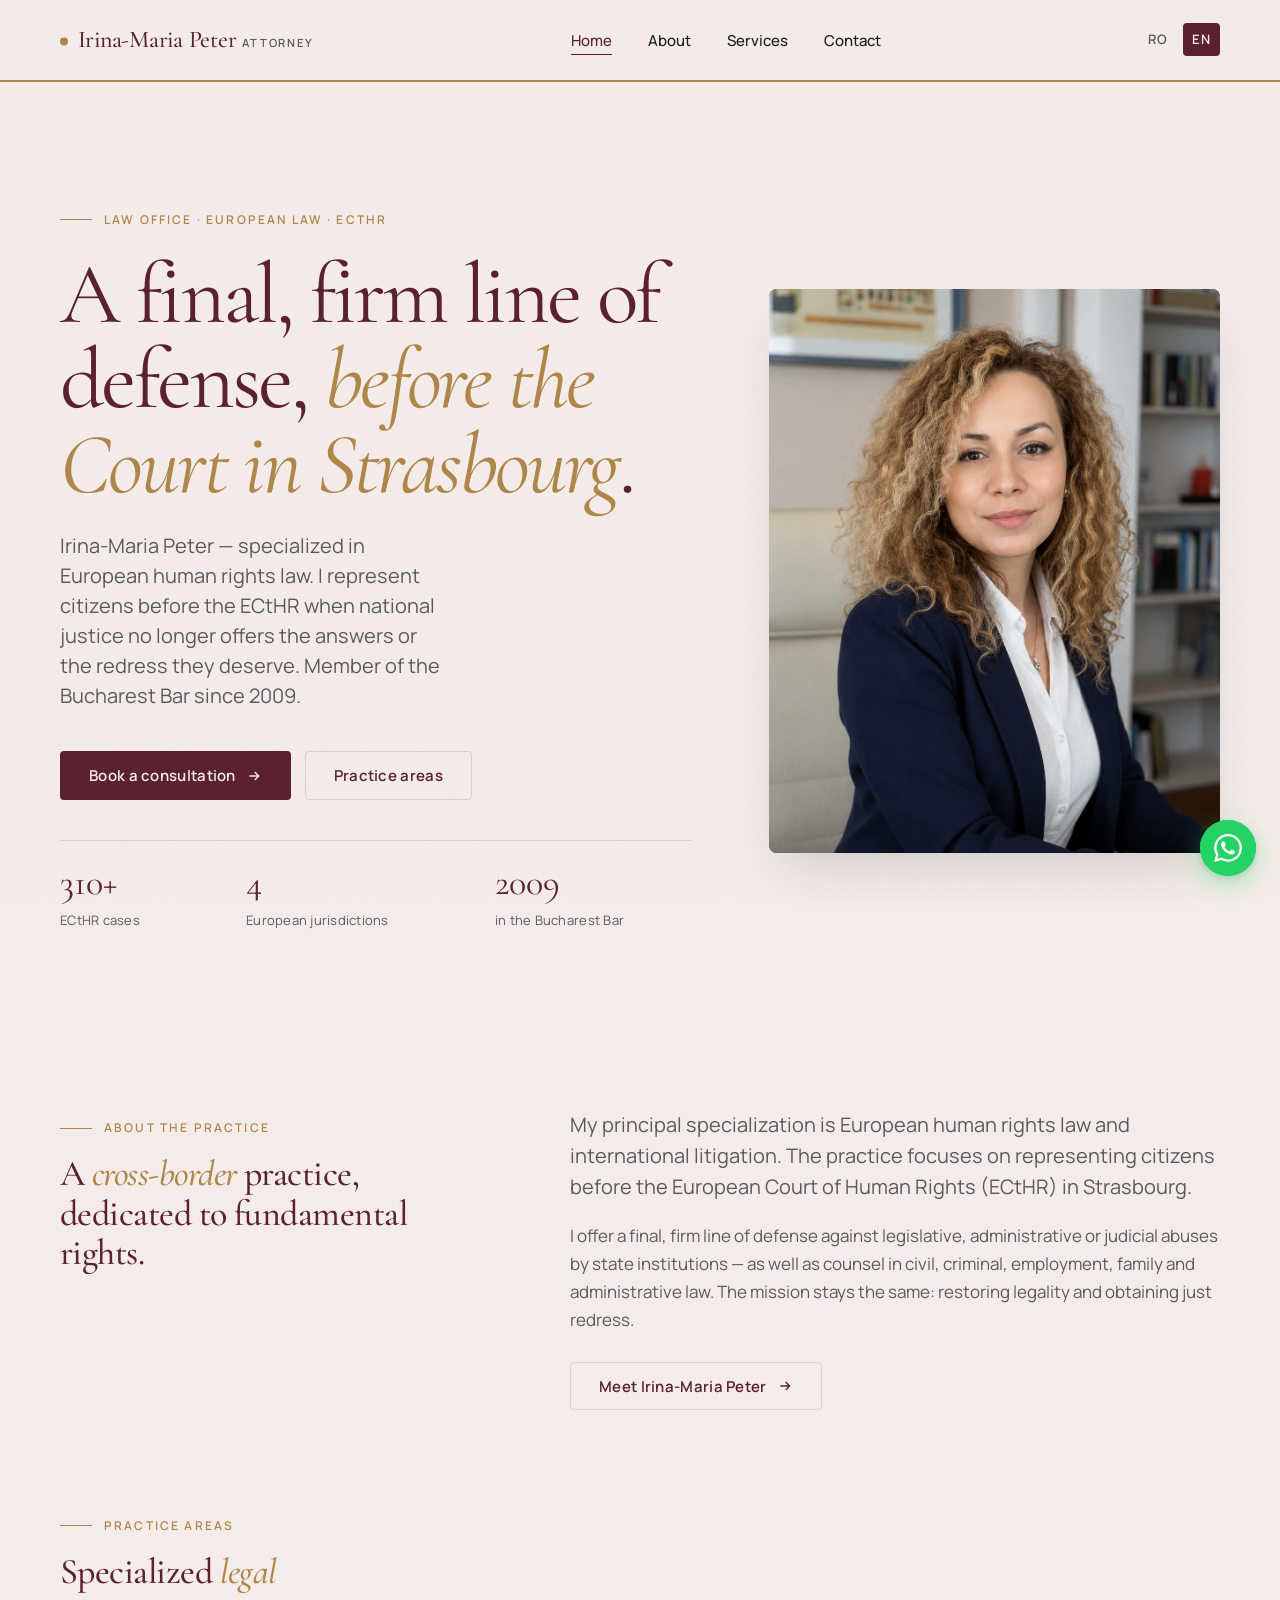
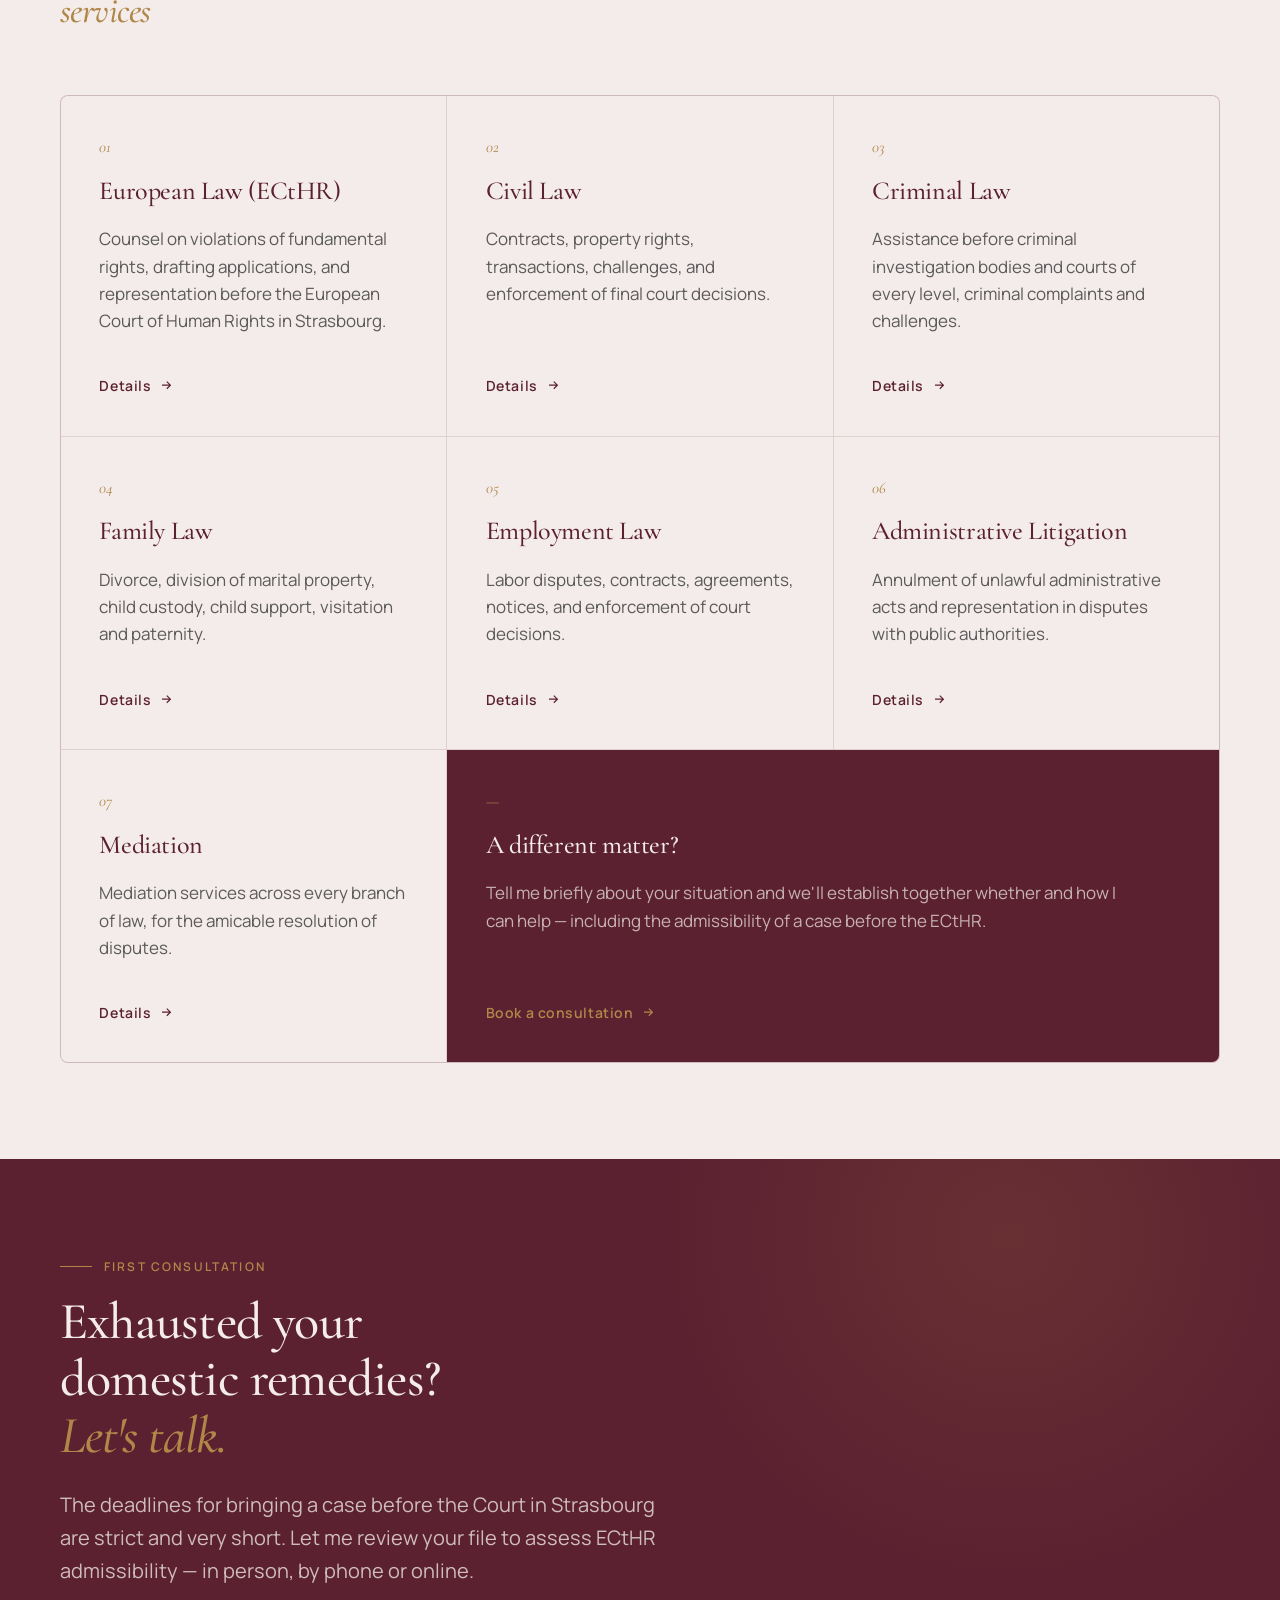
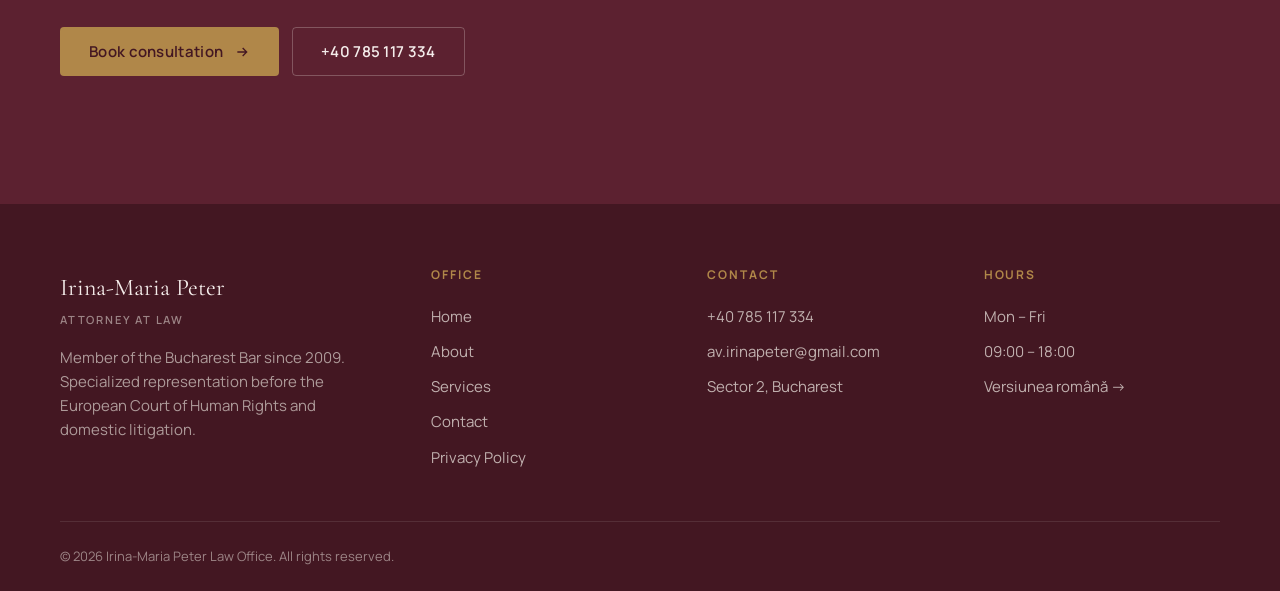
==== commit fa7747ad: "Add files via upload" ====
--- a/en/index.html
+++ b/en/index.html
@@ -274,6 +274,7 @@
             <li><a href="about.html">About</a></li>
             <li><a href="services.html">Services</a></li>
             <li><a href="contact.html">Contact</a></li>
+            <li><a href="privacy-policy.html">Privacy Policy</a></li>
           </ul>
         </div>
         <div class="footer-col">
--- a/assets/styles.css
+++ b/assets/styles.css
@@ -1342,3 +1342,27 @@
   width: auto;
   accent-color: var(--color-primary);
 }
+
+/* Legal / policy page content */
+.legal-content { max-width: 72ch; }
+.legal-content > * + * { margin-top: var(--space-md); }
+.legal-content h2 {
+  font-size: var(--step-fluid-4);
+  margin-top: var(--space-xl);
+}
+.legal-content p,
+.legal-content li { color: var(--color-ink-muted); }
+.legal-content strong { color: var(--color-ink); font-weight: 600; }
+.legal-content ul {
+  list-style: disc;
+  padding-left: 1.25rem;
+}
+.legal-content li + li { margin-top: 0.5rem; }
+.legal-content a,
+.form-consent a {
+  color: var(--color-primary);
+  text-decoration: underline;
+  text-underline-offset: 0.15em;
+}
+.legal-content a:hover,
+.form-consent a:hover { color: var(--color-accent); }
